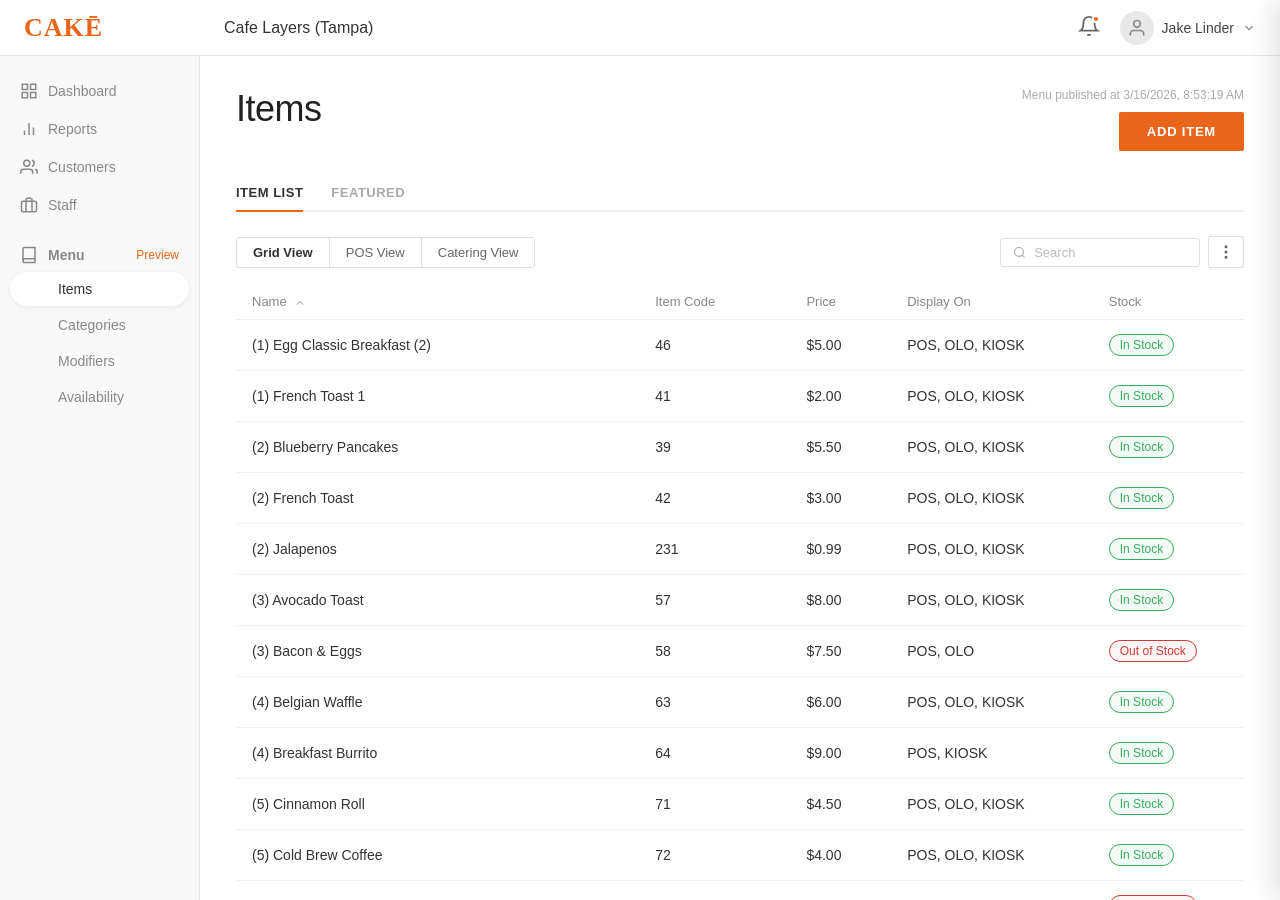
==== index.html @ 951dc994 "Move catering fields inline — show below 'Show This Item On' when CATERING checked - Remove separate" ====
<!DOCTYPE html>
<html lang="en">
<head>
  <meta charset="UTF-8" />
  <meta name="viewport" content="width=device-width, initial-scale=1.0" />
  <title>CAKE — Enterprise Menu System</title>
  <link rel="stylesheet" href="styles.css" />
</head>
<body>

  <!-- ── HEADER ────────────────────────────────────────────────── -->
  <header class="topbar">
    <div class="topbar-logo">
      <span class="cake-logo">CAK<span class="cake-logo-e">Ē</span></span>
    </div>
    <div class="topbar-location">Cafe Layers (Tampa)</div>
    <div class="topbar-right">
      <div class="topbar-bell">
        <svg width="22" height="22" viewBox="0 0 24 24" fill="none" stroke="#666" stroke-width="2"><path d="M18 8A6 6 0 0 0 6 8c0 7-3 9-3 9h18s-3-2-3-9"/><path d="M13.73 21a2 2 0 0 1-3.46 0"/></svg>
        <span class="bell-dot"></span>
      </div>
      <div class="topbar-user">
        <div class="user-avatar">
          <svg width="20" height="20" viewBox="0 0 24 24" fill="none" stroke="#888" stroke-width="2"><path d="M20 21v-2a4 4 0 0 0-4-4H8a4 4 0 0 0-4 4v2"/><circle cx="12" cy="7" r="4"/></svg>
        </div>
        <span class="user-name">Jake Linder</span>
        <svg width="14" height="14" viewBox="0 0 24 24" fill="none" stroke="#888" stroke-width="2"><polyline points="6 9 12 15 18 9"/></svg>
      </div>
    </div>
  </header>

  <!-- ── LAYOUT ─────────────────────────────────────────────────── -->
  <div class="layout">

    <!-- ── SIDEBAR ──────────────────────────────────────────────── -->
    <nav class="sidebar">
      <ul class="nav-list">
        <li class="nav-item" data-page="dashboard">
          <svg class="nav-icon" viewBox="0 0 24 24" fill="none" stroke="currentColor" stroke-width="2"><rect x="3" y="3" width="7" height="7"/><rect x="14" y="3" width="7" height="7"/><rect x="14" y="14" width="7" height="7"/><rect x="3" y="14" width="7" height="7"/></svg>
          Dashboard
        </li>
        <li class="nav-item" data-page="reports">
          <svg class="nav-icon" viewBox="0 0 24 24" fill="none" stroke="currentColor" stroke-width="2"><line x1="18" y1="20" x2="18" y2="10"/><line x1="12" y1="20" x2="12" y2="4"/><line x1="6" y1="20" x2="6" y2="14"/></svg>
          Reports
        </li>
        <li class="nav-item" data-page="customers">
          <svg class="nav-icon" viewBox="0 0 24 24" fill="none" stroke="currentColor" stroke-width="2"><path d="M17 21v-2a4 4 0 0 0-4-4H5a4 4 0 0 0-4 4v2"/><circle cx="9" cy="7" r="4"/><path d="M23 21v-2a4 4 0 0 0-3-3.87"/><path d="M16 3.13a4 4 0 0 1 0 7.75"/></svg>
          Customers
        </li>
        <li class="nav-item" data-page="staff">
          <svg class="nav-icon" viewBox="0 0 24 24" fill="none" stroke="currentColor" stroke-width="2"><rect x="2" y="7" width="20" height="14" rx="2"/><path d="M16 21V5a2 2 0 0 0-2-2h-4a2 2 0 0 0-2 2v16"/></svg>
          Staff
        </li>
        <li class="nav-section-header">
          <svg class="nav-icon" viewBox="0 0 24 24" fill="none" stroke="currentColor" stroke-width="2"><path d="M4 19.5A2.5 2.5 0 0 1 6.5 17H20"/><path d="M6.5 2H20v20H6.5A2.5 2.5 0 0 1 4 19.5v-15A2.5 2.5 0 0 1 6.5 2z"/></svg>
          Menu
          <span class="nav-preview-link" onclick="event.stopPropagation()">Preview</span>
        </li>
        <li class="nav-sub-item active" data-page="items">Items</li>
        <li class="nav-sub-item" data-page="categories">Categories</li>
        <li class="nav-sub-item" data-page="modifiers">Modifiers</li>
        <li class="nav-sub-item" data-page="availability">Availability</li>
      </ul>
    </nav>

    <!-- ── MAIN CONTENT ──────────────────────────────────────────── -->
    <main class="main-content">

      <!-- ITEMS PAGE -->
      <div id="page-items" class="page active">
        <div class="page-header-row">
          <h1 class="page-title">Items</h1>
          <div class="page-header-right">
            <span class="published-timestamp">Menu published at 3/16/2026, 8:53:19 AM</span>
            <button class="btn-primary noop">ADD ITEM</button>
          </div>
        </div>

        <div class="tab-bar">
          <button class="tab active" data-tab="item-list">ITEM LIST</button>
          <button class="tab noop" data-tab="featured">FEATURED</button>
        </div>

        <div class="toolbar">
          <div class="view-toggle">
            <button class="view-btn active" data-view="grid">Grid View</button>
            <button class="view-btn" data-view="pos">POS View</button>
            <button class="view-btn" data-view="catering">Catering View</button>
          </div>
          <div class="toolbar-right">
            <div class="search-box">
              <svg width="15" height="15" viewBox="0 0 24 24" fill="none" stroke="#aaa" stroke-width="2"><circle cx="11" cy="11" r="8"/><line x1="21" y1="21" x2="16.65" y2="16.65"/></svg>
              <input type="text" placeholder="Search" class="search-input noop" readonly />
            </div>
            <button class="btn-icon noop" title="More options">
              <svg width="18" height="18" viewBox="0 0 24 24" fill="none" stroke="#666" stroke-width="2"><circle cx="12" cy="5" r="1"/><circle cx="12" cy="12" r="1"/><circle cx="12" cy="19" r="1"/></svg>
            </button>
          </div>
        </div>

        <table class="data-table">
          <thead>
            <tr>
              <th class="col-name">
                Name
                <svg width="12" height="12" viewBox="0 0 24 24" fill="none" stroke="currentColor" stroke-width="2"><polyline points="18 15 12 9 6 15"/></svg>
              </th>
              <th class="col-code">Item Code</th>
              <th class="col-price">Price</th>
              <th class="col-display">Display On</th>
              <th class="col-stock">Stock</th>
            </tr>
          </thead>
          <tbody id="items-tbody">
            <!-- Populated by JS -->
          </tbody>
        </table>
      </div>

      <!-- CATEGORIES PAGE -->
      <div id="page-categories" class="page">
        <div class="page-header-row">
          <h1 class="page-title">Categories</h1>
          <div class="page-header-right">
            <span class="published-timestamp">Menu published at 3/16/2026, 8:53:19 AM</span>
            <button class="btn-primary noop">ADD CATEGORY</button>
          </div>
        </div>
        <div class="placeholder-content">
          <div class="placeholder-icon">
            <svg width="48" height="48" viewBox="0 0 24 24" fill="none" stroke="#ccc" stroke-width="1.5"><path d="M4 6h16M4 12h16M4 18h7"/></svg>
          </div>
          <p class="placeholder-text">Categories will appear here.</p>
        </div>
      </div>

      <!-- MODIFIERS PAGE -->
      <div id="page-modifiers" class="page">
        <div class="page-header-row">
          <h1 class="page-title">Modifiers</h1>
          <div class="page-header-right">
            <span class="published-timestamp">Menu published at 3/16/2026, 8:53:19 AM</span>
            <button class="btn-primary noop">ADD MODIFIER</button>
          </div>
        </div>
        <div class="placeholder-content">
          <div class="placeholder-icon">
            <svg width="48" height="48" viewBox="0 0 24 24" fill="none" stroke="#ccc" stroke-width="1.5"><circle cx="12" cy="12" r="3"/><path d="M19.07 4.93l-1.41 1.41M5.34 18.66l-1.41 1.41M2 12h2M20 12h2M5.34 5.34l1.41 1.41M18.66 18.66l1.41 1.41"/></svg>
          </div>
          <p class="placeholder-text">Modifiers will appear here.</p>
        </div>
      </div>

      <!-- AVAILABILITY PAGE -->
      <div id="page-availability" class="page">
        <div class="page-header-row">
          <h1 class="page-title">Availability</h1>
          <div class="page-header-right">
            <span class="published-timestamp">Menu published at 3/16/2026, 8:53:19 AM</span>
          </div>
        </div>
        <div class="placeholder-content">
          <div class="placeholder-icon">
            <svg width="48" height="48" viewBox="0 0 24 24" fill="none" stroke="#ccc" stroke-width="1.5"><rect x="3" y="4" width="18" height="18" rx="2"/><line x1="16" y1="2" x2="16" y2="6"/><line x1="8" y1="2" x2="8" y2="6"/><line x1="3" y1="10" x2="21" y2="10"/></svg>
          </div>
          <p class="placeholder-text">Availability schedules will appear here.</p>
        </div>
      </div>

      <!-- DASHBOARD PAGE -->
      <div id="page-dashboard" class="page">
        <div class="page-header-row">
          <h1 class="page-title">Dashboard</h1>
        </div>
        <div class="placeholder-content">
          <div class="placeholder-icon">
            <svg width="48" height="48" viewBox="0 0 24 24" fill="none" stroke="#ccc" stroke-width="1.5"><rect x="3" y="3" width="7" height="7"/><rect x="14" y="3" width="7" height="7"/><rect x="14" y="14" width="7" height="7"/><rect x="3" y="14" width="7" height="7"/></svg>
          </div>
          <p class="placeholder-text">Dashboard content will appear here.</p>
        </div>
      </div>

      <!-- REPORTS PAGE -->
      <div id="page-reports" class="page">
        <div class="page-header-row">
          <h1 class="page-title">Reports</h1>
        </div>
        <div class="placeholder-content">
          <div class="placeholder-icon">
            <svg width="48" height="48" viewBox="0 0 24 24" fill="none" stroke="#ccc" stroke-width="1.5"><line x1="18" y1="20" x2="18" y2="10"/><line x1="12" y1="20" x2="12" y2="4"/><line x1="6" y1="20" x2="6" y2="14"/></svg>
          </div>
          <p class="placeholder-text">Reports will appear here.</p>
        </div>
      </div>

      <!-- CUSTOMERS PAGE -->
      <div id="page-customers" class="page">
        <div class="page-header-row">
          <h1 class="page-title">Customers</h1>
        </div>
        <div class="placeholder-content">
          <div class="placeholder-icon">
            <svg width="48" height="48" viewBox="0 0 24 24" fill="none" stroke="#ccc" stroke-width="1.5"><path d="M17 21v-2a4 4 0 0 0-4-4H5a4 4 0 0 0-4 4v2"/><circle cx="9" cy="7" r="4"/><path d="M23 21v-2a4 4 0 0 0-3-3.87"/><path d="M16 3.13a4 4 0 0 1 0 7.75"/></svg>
          </div>
          <p class="placeholder-text">Customer data will appear here.</p>
        </div>
      </div>

      <!-- STAFF PAGE -->
      <div id="page-staff" class="page">
        <div class="page-header-row">
          <h1 class="page-title">Staff</h1>
        </div>
        <div class="placeholder-content">
          <div class="placeholder-icon">
            <svg width="48" height="48" viewBox="0 0 24 24" fill="none" stroke="#ccc" stroke-width="1.5"><rect x="2" y="7" width="20" height="14" rx="2"/><path d="M16 21V5a2 2 0 0 0-2-2h-4a2 2 0 0 0-2 2v16"/></svg>
          </div>
          <p class="placeholder-text">Staff management will appear here.</p>
        </div>
      </div>

    </main>
  </div>

  <!-- ── FLYOUT OVERLAY ──────────────────────────────────────────── -->
  <div id="flyout-overlay" class="flyout-overlay"></div>

  <!-- ── EDIT ITEM FLYOUT ─────────────────────────────────────────── -->
  <div id="edit-flyout" class="edit-flyout">

    <!-- Header -->
    <div class="flyout-header">
      <span class="flyout-title">Edit Item</span>
      <button class="flyout-close-btn" id="flyout-close-btn">
        <svg width="18" height="18" viewBox="0 0 24 24" fill="none" stroke="#fff" stroke-width="2.5"><line x1="18" y1="6" x2="6" y2="18"/><line x1="6" y1="6" x2="18" y2="18"/></svg>
      </button>
    </div>

    <!-- Tab Bar -->
    <div class="flyout-tab-bar">
      <button class="flyout-tab active" data-flyout-tab="details">DETAILS</button>
      <button class="flyout-tab" data-flyout-tab="stock">STOCK</button>
    </div>

    <!-- Scrollable Body -->
    <div class="flyout-body">

      <!-- ── DETAILS TAB ─────────────────────────────────────────── -->
      <div id="flyout-tab-details" class="flyout-tab-content active">

        <div class="flyout-field">
          <label class="flyout-label">ITEM NAME <span class="req">*</span></label>
          <input type="text" class="flyout-input" id="f-item-name" />
        </div>

        <div class="flyout-field">
          <textarea class="flyout-textarea" id="f-description" placeholder="Description"></textarea>
        </div>

        <div class="flyout-field">
          <label class="flyout-label">CATEGORY <span class="req">*</span></label>
          <select class="flyout-select" id="f-category">
            <option>Breakfast</option>
            <option>Beverages</option>
            <option>Lunch</option>
            <option>Sides</option>
            <option>Desserts</option>
          </select>
        </div>

        <div class="flyout-field">
          <label class="flyout-label">ONLINE ORDERING IMAGE</label>
          <div class="flyout-image-upload">
            <div class="flyout-image-thumb">
              <svg width="36" height="36" viewBox="0 0 24 24" fill="none" stroke="#ccc" stroke-width="1.5"><rect x="3" y="3" width="18" height="18" rx="2"/><circle cx="8.5" cy="8.5" r="1.5"/><polyline points="21 15 16 10 5 21"/></svg>
              <span class="flyout-image-placeholder">No image uploaded</span>
            </div>
            <button class="flyout-upload-btn">Upload Image</button>
          </div>
        </div>

        <div class="flyout-field-row">
          <div class="flyout-field" style="flex:1">
            <label class="flyout-label">PRICE <span class="req">*</span></label>
            <div class="flyout-input-prefix">
              <span class="flyout-prefix">$</span>
              <input type="number" class="flyout-input flyout-input-no-left" id="f-price" step="0.01" />
            </div>
          </div>
          <div class="flyout-field" style="flex:1">
            <label class="flyout-label">PRICE + TAX <span class="req">*</span></label>
            <div class="flyout-input-prefix">
              <span class="flyout-prefix">$</span>
              <input type="number" class="flyout-input flyout-input-no-left" id="f-price-tax" step="0.01" readonly style="background:#f9f9f9;color:#888" />
            </div>
          </div>
        </div>

        <div class="flyout-field">
          <label class="flyout-label">TAX</label>
          <select class="flyout-select" id="f-tax">
            <option>Group Tax (16%)</option>
            <option>No Tax (0%)</option>
            <option>Sales Tax (8%)</option>
          </select>
        </div>

        <div class="flyout-field">
          <label class="flyout-label">STATIONS</label>
          <div class="flyout-tags-input">
            <span class="flyout-tag">KITCHEN <button class="tag-remove">✕</button></span>
            <span class="flyout-tag">LABEL <button class="tag-remove">✕</button></span>
            <select class="flyout-tag-select">
              <option value="">+ Add Station</option>
              <option>BAR</option>
              <option>EXPO</option>
              <option>GRILL</option>
            </select>
          </div>
        </div>

        <div class="flyout-field">
          <label class="flyout-label">MODIFIERS <span class="flyout-tooltip">?</span></label>
          <table class="flyout-mod-table">
            <thead>
              <tr>
                <th>Name</th><th>Req</th><th>Min</th><th>Max</th>
                <th>POS</th><th>OLO</th><th>KSK</th><th></th><th></th>
              </tr>
            </thead>
            <tbody>
              <tr><td>Eggs Preparation</td><td><input type="checkbox" checked /></td><td><input type="number" class="flyout-mod-num" value="1"/></td><td><input type="number" class="flyout-mod-num" value="1"/></td><td><input type="checkbox" checked /></td><td><input type="checkbox" checked /></td><td><input type="checkbox" checked /></td><td><button class="mod-remove">✕</button></td><td class="mod-drag">≡</td></tr>
              <tr><td>(1) Egg Classic Breakfast Meat Options</td><td><input type="checkbox" /></td><td><input type="number" class="flyout-mod-num" value="0"/></td><td><input type="number" class="flyout-mod-num" value="3"/></td><td><input type="checkbox" checked /></td><td><input type="checkbox" /></td><td><input type="checkbox" checked /></td><td><button class="mod-remove">✕</button></td><td class="mod-drag">≡</td></tr>
              <tr><td>Breakfast Bread Options</td><td><input type="checkbox" /></td><td><input type="number" class="flyout-mod-num" value="0"/></td><td><input type="number" class="flyout-mod-num" value="2"/></td><td><input type="checkbox" checked /></td><td><input type="checkbox" checked /></td><td><input type="checkbox" /></td><td><button class="mod-remove">✕</button></td><td class="mod-drag">≡</td></tr>
              <tr><td>Spreads</td><td><input type="checkbox" /></td><td><input type="number" class="flyout-mod-num" value="0"/></td><td><input type="number" class="flyout-mod-num" value="4"/></td><td><input type="checkbox" checked /></td><td><input type="checkbox" checked /></td><td><input type="checkbox" checked /></td><td><button class="mod-remove">✕</button></td><td class="mod-drag">≡</td></tr>
              <tr><td>Hash Brown Options</td><td><input type="checkbox" /></td><td><input type="number" class="flyout-mod-num" value="0"/></td><td><input type="number" class="flyout-mod-num" value="2"/></td><td><input type="checkbox" checked /></td><td><input type="checkbox" /></td><td><input type="checkbox" checked /></td><td><button class="mod-remove">✕</button></td><td class="mod-drag">≡</td></tr>
            </tbody>
          </table>
          <div class="flyout-mod-add">
            <select class="flyout-select">
              <option value="">+ Modifier Group</option>
              <option>Meat Modifier</option>
              <option>Salad Additions</option>
              <option>Drink Size</option>
            </select>
          </div>
        </div>

        <div class="flyout-field">
          <label class="flyout-label">PREP TICKET NAME <span class="flyout-tooltip">?</span></label>
          <input type="text" class="flyout-input" id="f-prep-ticket" />
        </div>

        <div class="flyout-field">
          <label class="flyout-label">RECEIPT &amp; ONLINE NAME <span class="flyout-tooltip">?</span></label>
          <input type="text" class="flyout-input" id="f-receipt-name" />
        </div>

        <div class="flyout-field">
          <label class="flyout-label">ITEM COST</label>
          <div class="flyout-field-row" style="align-items:center;gap:12px;margin-bottom:0">
            <div class="flyout-input-prefix" style="flex:0 0 130px">
              <span class="flyout-prefix">$</span>
              <input type="number" class="flyout-input flyout-input-no-left" id="f-item-cost" step="0.01" placeholder="0.00" />
            </div>
            <span class="flyout-cost-pct">COST/PRICE % = 0.00%</span>
          </div>
        </div>

        <div class="flyout-field">
          <label class="flyout-label">SALES CATEGORY <span class="req">*</span> <span class="flyout-tooltip">?</span></label>
          <select class="flyout-select" id="f-sales-cat">
            <option>Food</option>
            <option>Beverage</option>
            <option>Merchandise</option>
          </select>
        </div>

        <div class="flyout-field">
          <label class="flyout-label">ITEM CODE <span class="req">*</span> <span class="flyout-tooltip">?</span></label>
          <input type="text" class="flyout-input" id="f-item-code" />
        </div>

        <div class="flyout-field">
          <label class="flyout-label">EXTERNAL ID <span class="flyout-tooltip">?</span></label>
          <input type="text" class="flyout-input" id="f-external-id" placeholder="External ID" />
        </div>

        <div class="flyout-field">
          <label class="flyout-label">CALORIES <span class="flyout-tooltip">?</span></label>
          <input type="number" class="flyout-input" id="f-calories" placeholder="0" />
        </div>

        <div class="flyout-field">
          <label class="flyout-label">ALLERGENS <span class="flyout-tooltip">?</span></label>
          <div class="flyout-tags-input">
            <span class="flyout-tag">DAIRY <button class="tag-remove">✕</button></span>
            <span class="flyout-tag">EGGS <button class="tag-remove">✕</button></span>
            <select class="flyout-tag-select">
              <option value="">+ Add Allergen</option>
              <option>GLUTEN</option>
              <option>NUTS</option>
              <option>SOY</option>
              <option>SHELLFISH</option>
            </select>
          </div>
        </div>

        <div class="flyout-field">
          <label class="flyout-label">FOOD LABEL <span class="flyout-tooltip">?</span></label>
          <div class="flyout-checklist">
            <label class="flyout-check"><input type="checkbox" /> Eat Well</label>
            <label class="flyout-check"><input type="checkbox" /> Gluten-Free</label>
            <label class="flyout-check"><input type="checkbox" /> Halal</label>
            <label class="flyout-check"><input type="checkbox" /> Keto</label>
            <label class="flyout-check"><input type="checkbox" /> Locally Sourced</label>
            <label class="flyout-check"><input type="checkbox" /> No-Wheat</label>
            <label class="flyout-check"><input type="checkbox" /> Spicy</label>
            <label class="flyout-check"><input type="checkbox" /> Vegan</label>
            <label class="flyout-check"><input type="checkbox" /> Vegetarian</label>
          </div>
        </div>

        <div class="flyout-field">
          <label class="flyout-label">SHOW THIS ITEM ON <span class="flyout-tooltip">?</span></label>
          <div class="flyout-checklist flyout-checklist-row">
            <label class="flyout-check"><input type="checkbox" id="f-show-pos" /> POS</label>
            <label class="flyout-check"><input type="checkbox" id="f-show-olo" /> OLO</label>
            <label class="flyout-check"><input type="checkbox" id="f-show-kiosk" /> KIOSK</label>
            <label class="flyout-check"><input type="checkbox" id="f-show-catering" /> CATERING</label>
          </div>
        </div>

        <!-- Catering-only fields — shown when CATERING is checked -->
        <div id="catering-fields-section" class="catering-fields-section" style="display:none">
          <div class="catering-fields-divider">
            <span>CATERING SETTINGS</span>
          </div>

          <div class="flyout-field">
            <label class="flyout-label">CATERING NAME</label>
            <input type="text" class="flyout-input" id="f-catering-name" placeholder="Display name for catering orders" />
          </div>

          <div class="flyout-field">
            <label class="flyout-label">CATERING TAX CATEGORY</label>
            <select class="flyout-select" id="f-catering-tax-category">
              <option value="">— Select —</option>
              <option>BAKERY_ITEMS</option>
              <option>CAKES_AND_PIES</option>
              <option>CANDY</option>
              <option>CHIPS_AND_SNACKS</option>
              <option>COFFEE_TEA_MILK</option>
              <option>DRESSINGS_AND_CONDIMENTS</option>
              <option>EXEMPT</option>
              <option>ICE_CREAM</option>
              <option>MISCELLANEOUS</option>
              <option>NON_SODA_DRINKS</option>
              <option>PREPARED_FOOD</option>
              <option>SANDWICHES</option>
              <option>SODA</option>
              <option>WATER</option>
            </select>
          </div>

          <div class="flyout-field">
            <label class="flyout-label">QUANTITY UNIT</label>
            <select class="flyout-select" id="f-catering-quantity-unit">
              <option value="">— Select —</option>
              <option>BAR</option>
              <option>BOTTLE</option>
              <option>BOWL</option>
              <option>BOX</option>
              <option>BUFFET</option>
              <option>CAKE</option>
              <option>CAN</option>
              <option>CARAFE</option>
              <option>DOZEN</option>
              <option>FOOT</option>
              <option>FULL_PAN</option>
              <option>GALLON</option>
              <option>HALF_GALLON</option>
              <option>HALF_PAN</option>
              <option>ITEM</option>
              <option>KIT</option>
              <option>LITER</option>
              <option>PACKAGE</option>
              <option>PAN</option>
              <option>PERSON</option>
              <option>PIE</option>
              <option>PIECE</option>
              <option>PINT</option>
              <option>PIZZA</option>
              <option>PLATTER</option>
              <option>POUND</option>
              <option>QUART</option>
              <option>ROLL</option>
              <option>SIX_PACK</option>
              <option>SKEWER</option>
              <option>SLIDER</option>
              <option>TACO</option>
              <option>TRAY</option>
              <option>TWELVE_PACK</option>
              <option>TWO_LITER</option>
            </select>
          </div>

          <div class="flyout-field">
            <label class="flyout-check" style="font-size:13px;font-weight:500">
              <input type="checkbox" id="f-catering-utensils" style="accent-color:#E8651A;width:14px;height:14px" />
              Utensils
            </label>
          </div>
        </div>

      </div><!-- /details -->

      <!-- ── STOCK TAB ───────────────────────────────────────────── -->
      <div id="flyout-tab-stock" class="flyout-tab-content">
        <div class="flyout-field">
          <label class="flyout-label">STOCK <span class="req">*</span></label>
          <select class="flyout-select flyout-stock-select" id="f-stock">
            <option value="in">In Stock</option>
            <option value="out">Out of Stock</option>
            <option value="limited">Limited</option>
          </select>
          <div class="flyout-stock-badge badge-in-stock" id="f-stock-badge">In Stock</div>
        </div>
      </div><!-- /stock -->

    </div><!-- /flyout-body -->

    <!-- Footer: Details -->
    <div class="flyout-footer" id="flyout-footer-details">
      <button class="flyout-btn-filled">SAVE</button>
      <button class="flyout-btn-filled">PUBLISH</button>
      <button class="flyout-btn-text flyout-cancel-btn">CANCEL</button>
      <button class="flyout-btn-text flyout-delete-btn">DELETE</button>
    </div>

    <!-- Footer: Stock -->
    <div class="flyout-footer" id="flyout-footer-stock" style="display:none">
      <button class="flyout-btn-filled">PUBLISH</button>
      <button class="flyout-btn-text flyout-cancel-btn">CANCEL</button>
    </div>

  </div><!-- /edit-flyout -->

  <div id="catering-flyout" class="edit-flyout" style="display:none!important">

    <div class="flyout-header">
      <span class="flyout-title">Edit Catering Item</span>
      <button class="flyout-close-btn" id="catering-flyout-close-btn">
        <svg width="18" height="18" viewBox="0 0 24 24" fill="none" stroke="#fff" stroke-width="2.5"><line x1="18" y1="6" x2="6" y2="18"/><line x1="6" y1="6" x2="18" y2="18"/></svg>
      </button>
    </div>

    <div class="flyout-tab-bar">
      <button class="catering-tab active" data-catering-tab="details">DETAILS</button>
      <button class="catering-tab" data-catering-tab="stock">STOCK</button>
    </div>

    <div class="flyout-body">

      <!-- DETAILS TAB -->
      <div id="catering-tab-details" class="flyout-tab-content active">

        <div class="flyout-field">
          <label class="flyout-label">ITEM NAME <span class="req">*</span></label>
          <input type="text" class="flyout-input" id="cf-item-name" />
        </div>

        <div class="flyout-field">
          <label class="flyout-label">CATERING NAME <span class="req">*</span></label>
          <input type="text" class="flyout-input" id="cf-catering-name" />
        </div>

        <div class="flyout-field">
          <label class="flyout-label">PRICE <span class="req">*</span></label>
          <div class="flyout-input-prefix">
            <span class="flyout-prefix">$</span>
            <input type="number" class="flyout-input flyout-input-no-left" id="cf-price" step="0.01" />
          </div>
        </div>

        <div class="flyout-field">
          <label class="flyout-label">CATERING TAX CATEGORY</label>
          <select class="flyout-select" id="cf-tax-category">
            <option value="">— Select —</option>
            <option>BAKERY_ITEMS</option>
            <option>CAKES_AND_PIES</option>
            <option>CANDY</option>
            <option>CHIPS_AND_SNACKS</option>
            <option>COFFEE_TEA_MILK</option>
            <option>DRESSINGS_AND_CONDIMENTS</option>
            <option>EXEMPT</option>
            <option>ICE_CREAM</option>
            <option>MISCELLANEOUS</option>
            <option>NON_SODA_DRINKS</option>
            <option>PREPARED_FOOD</option>
            <option>SANDWICHES</option>
            <option>SODA</option>
            <option>WATER</option>
          </select>
        </div>

        <div class="flyout-field">
          <label class="flyout-label">QUANTITY UNIT</label>
          <select class="flyout-select" id="cf-quantity-unit">
            <option value="">— Select —</option>
            <option>BAR</option>
            <option>BOTTLE</option>
            <option>BOWL</option>
            <option>BOX</option>
            <option>BUFFET</option>
            <option>CAKE</option>
            <option>CAN</option>
            <option>CARAFE</option>
            <option>DOZEN</option>
            <option>FOOT</option>
            <option>FULL_PAN</option>
            <option>GALLON</option>
            <option>HALF_GALLON</option>
            <option>HALF_PAN</option>
            <option>ITEM</option>
            <option>KIT</option>
            <option>LITER</option>
            <option>PACKAGE</option>
            <option>PAN</option>
            <option>PERSON</option>
            <option>PIE</option>
            <option>PIECE</option>
            <option>PINT</option>
            <option>PIZZA</option>
            <option>PLATTER</option>
            <option>POUND</option>
            <option>QUART</option>
            <option>ROLL</option>
            <option>SIX_PACK</option>
            <option>SKEWER</option>
            <option>SLIDER</option>
            <option>TACO</option>
            <option>TRAY</option>
            <option>TWELVE_PACK</option>
            <option>TWO_LITER</option>
          </select>
        </div>

        <div class="flyout-field">
          <label class="flyout-check" style="font-size:13px;font-weight:500">
            <input type="checkbox" id="cf-utensils" style="accent-color:#E8651A;width:14px;height:14px" />
            Utensils
          </label>
        </div>

      </div><!-- /details -->

      <!-- STOCK TAB -->
      <div id="catering-tab-stock" class="flyout-tab-content">
        <div class="flyout-field">
          <label class="flyout-label">STOCK <span class="req">*</span></label>
          <select class="flyout-select flyout-stock-select" id="cf-stock">
            <option value="in">In Stock</option>
            <option value="out">Out of Stock</option>
            <option value="limited">Limited</option>
          </select>
          <div class="flyout-stock-badge badge-in-stock" id="cf-stock-badge">In Stock</div>
        </div>
      </div><!-- /stock -->

    </div><!-- /flyout-body -->

    <div class="flyout-footer" id="catering-footer-details">
      <button class="flyout-btn-filled">SAVE</button>
      <button class="flyout-btn-text catering-cancel-btn">CANCEL</button>
    </div>

    <div class="flyout-footer" id="catering-footer-stock" style="display:none">
      <button class="flyout-btn-filled">PUBLISH</button>
      <button class="flyout-btn-text catering-cancel-btn">CANCEL</button>
    </div>

  </div><!-- /catering-flyout -->

  <script src="app.js"></script>
</body>
</html>
---- styles.css ----
/* ── RESET & BASE ────────────────────────────────────────────────── */
*, *::before, *::after { box-sizing: border-box; margin: 0; padding: 0; }

body {
  font-family: -apple-system, BlinkMacSystemFont, 'Segoe UI', Roboto, Helvetica, Arial, sans-serif;
  font-size: 14px;
  background: #f4f4f4;
  color: #333;
  height: 100vh;
  display: flex;
  flex-direction: column;
  overflow: hidden;
}

/* ── TOPBAR ──────────────────────────────────────────────────────── */
.topbar {
  height: 56px;
  background: #fff;
  border-bottom: 1px solid #e8e8e8;
  display: flex;
  align-items: center;
  padding: 0 24px;
  gap: 20px;
  flex-shrink: 0;
  z-index: 100;
}

.topbar-logo {
  width: 180px;
  flex-shrink: 0;
}

.cake-logo {
  font-size: 26px;
  font-weight: 900;
  color: #E8651A;
  letter-spacing: 1px;
  font-family: Georgia, serif;
  text-transform: uppercase;
  line-height: 1;
}

.cake-logo-e {
  /* The crossed E / Ē character in the screenshot */
}

.topbar-location {
  flex: 1;
  font-size: 16px;
  font-weight: 500;
  color: #333;
}

.topbar-right {
  display: flex;
  align-items: center;
  gap: 20px;
}

.topbar-bell {
  position: relative;
  cursor: default;
}

.bell-dot {
  position: absolute;
  top: 0;
  right: 0;
  width: 8px;
  height: 8px;
  background: #E8651A;
  border-radius: 50%;
  border: 2px solid #fff;
}

.topbar-user {
  display: flex;
  align-items: center;
  gap: 8px;
  cursor: default;
}

.user-avatar {
  width: 34px;
  height: 34px;
  background: #e8e8e8;
  border-radius: 50%;
  display: flex;
  align-items: center;
  justify-content: center;
}

.user-name {
  font-size: 14px;
  color: #444;
  font-weight: 500;
}

/* ── LAYOUT ──────────────────────────────────────────────────────── */
.layout {
  display: flex;
  flex: 1;
  overflow: hidden;
}

/* ── SIDEBAR ─────────────────────────────────────────────────────── */
.sidebar {
  width: 200px;
  flex-shrink: 0;
  background: #f9f9f9;
  border-right: 1px solid #e8e8e8;
  padding: 16px 0;
  overflow-y: auto;
}

.nav-list {
  list-style: none;
}

.nav-item {
  display: flex;
  align-items: center;
  gap: 10px;
  padding: 10px 20px;
  color: #888;
  font-size: 14px;
  font-weight: 500;
  cursor: pointer;
  transition: color 0.15s;
}

.nav-item:hover {
  color: #555;
}

.nav-item.active {
  color: #333;
}

.nav-icon {
  width: 18px;
  height: 18px;
  flex-shrink: 0;
}

.nav-section-header {
  display: flex;
  align-items: center;
  gap: 10px;
  padding: 14px 20px 6px;
  color: #888;
  font-size: 14px;
  font-weight: 600;
  cursor: pointer;
  margin-top: 8px;
}

.nav-section-header:hover {
  color: #555;
}

.nav-preview-link {
  margin-left: auto;
  color: #E8651A;
  font-size: 12px;
  font-weight: 500;
  cursor: pointer;
}

.nav-preview-link:hover {
  text-decoration: underline;
}

.nav-sub-item {
  padding: 9px 20px 9px 48px;
  color: #888;
  font-size: 14px;
  cursor: pointer;
  border-radius: 20px;
  margin: 2px 10px;
  transition: background 0.15s, color 0.15s;
}

.nav-sub-item:hover {
  color: #555;
  background: #efefef;
}

.nav-sub-item.active {
  background: #fff;
  color: #333;
  font-weight: 500;
  box-shadow: 0 1px 4px rgba(0,0,0,0.08);
}

/* ── MAIN CONTENT ────────────────────────────────────────────────── */
.main-content {
  flex: 1;
  overflow-y: auto;
  padding: 32px 36px;
  background: #fff;
}

/* ── PAGE ────────────────────────────────────────────────────────── */
.page { display: none; }
.page.active { display: block; }

.page-header-row {
  display: flex;
  align-items: flex-start;
  justify-content: space-between;
  margin-bottom: 24px;
}

.page-title {
  font-size: 36px;
  font-weight: 300;
  color: #222;
  letter-spacing: -0.5px;
}

.page-header-right {
  display: flex;
  flex-direction: column;
  align-items: flex-end;
  gap: 10px;
}

.published-timestamp {
  font-size: 12px;
  color: #aaa;
}

/* ── BUTTONS ─────────────────────────────────────────────────────── */
.btn-primary {
  background: #E8651A;
  color: #fff;
  border: none;
  padding: 12px 28px;
  font-size: 13px;
  font-weight: 700;
  letter-spacing: 0.8px;
  text-transform: uppercase;
  cursor: pointer;
  border-radius: 2px;
  transition: background 0.15s;
}

.btn-primary:hover {
  background: #d05a15;
}

.btn-icon {
  background: none;
  border: 1px solid #ddd;
  padding: 6px 8px;
  border-radius: 3px;
  cursor: pointer;
  display: flex;
  align-items: center;
  justify-content: center;
}

.btn-icon:hover {
  background: #f5f5f5;
}

/* noop = visually present but does nothing */
.noop { cursor: default; }
.btn-primary.noop:hover { background: #E8651A; }
.btn-icon.noop:hover { background: none; }

/* ── TABS ────────────────────────────────────────────────────────── */
.tab-bar {
  display: flex;
  gap: 28px;
  border-bottom: 2px solid #eee;
  margin-bottom: 24px;
}

.tab {
  background: none;
  border: none;
  padding: 10px 0;
  font-size: 13px;
  font-weight: 600;
  letter-spacing: 0.5px;
  color: #aaa;
  cursor: pointer;
  border-bottom: 2px solid transparent;
  margin-bottom: -2px;
  transition: color 0.15s;
}

.tab.active {
  color: #333;
  border-bottom-color: #E8651A;
}

.tab.noop { cursor: default; }

/* ── TOOLBAR ─────────────────────────────────────────────────────── */
.toolbar {
  display: flex;
  align-items: center;
  justify-content: space-between;
  margin-bottom: 16px;
}

.view-toggle {
  display: flex;
  border: 1px solid #ddd;
  border-radius: 3px;
  overflow: hidden;
}

.view-btn {
  background: #fff;
  border: none;
  padding: 7px 16px;
  font-size: 13px;
  color: #666;
  cursor: pointer;
  border-right: 1px solid #ddd;
  transition: background 0.1s;
}

.view-btn:last-child { border-right: none; }

.view-btn.active {
  background: #fff;
  color: #333;
  font-weight: 600;
}

.view-btn.noop { cursor: default; }

.toolbar-right {
  display: flex;
  align-items: center;
  gap: 8px;
}

.search-box {
  display: flex;
  align-items: center;
  gap: 8px;
  border: 1px solid #ddd;
  border-radius: 3px;
  padding: 6px 12px;
  background: #fff;
  width: 200px;
}

.search-input {
  border: none;
  outline: none;
  font-size: 13px;
  color: #888;
  background: transparent;
  width: 100%;
}

.search-input::placeholder { color: #bbb; }

/* ── TABLE ───────────────────────────────────────────────────────── */
.data-table {
  width: 100%;
  border-collapse: collapse;
}

.data-table thead th {
  padding: 10px 16px;
  text-align: left;
  font-size: 13px;
  font-weight: 500;
  color: #888;
  border-bottom: 1px solid #eee;
}

.data-table thead th svg {
  vertical-align: middle;
  margin-left: 4px;
}

.data-table tbody tr {
  border-bottom: 1px solid #f0f0f0;
  transition: background 0.1s;
}

.data-table tbody tr:hover {
  background: #fafafa;
}

.data-table tbody td {
  padding: 14px 16px;
  font-size: 14px;
  color: #333;
}

.col-name  { width: 40%; }
.col-code  { width: 15%; }
.col-price { width: 10%; }
.col-display { width: 20%; }
.col-stock { width: 15%; }

td.col-code,
td.col-price { color: #555; }

td.col-display { color: #777; }

/* ── STOCK BADGE ─────────────────────────────────────────────────── */
.badge {
  display: inline-block;
  padding: 3px 10px;
  border-radius: 12px;
  font-size: 12px;
  font-weight: 500;
}

.badge-in-stock {
  color: #3aab5e;
  border: 1px solid #3aab5e;
  background: #f2fbf5;
}

.badge-out-of-stock {
  color: #cc3b3b;
  border: 1px solid #cc3b3b;
  background: #fff5f5;
}

/* ── PLACEHOLDER PAGES ───────────────────────────────────────────── */
.placeholder-content {
  display: flex;
  flex-direction: column;
  align-items: center;
  justify-content: center;
  padding: 80px 0;
  gap: 16px;
}

.placeholder-text {
  color: #bbb;
  font-size: 15px;
}

/* ── FLYOUT OVERLAY ──────────────────────────────────────────────── */
.flyout-overlay {
  position: fixed;
  inset: 0;
  background: rgba(0,0,0,0.45);
  z-index: 200;
  opacity: 0;
  pointer-events: none;
  transition: opacity 0.25s;
}
.flyout-overlay.open {
  opacity: 1;
  pointer-events: all;
}

/* ── EDIT FLYOUT PANEL ───────────────────────────────────────────── */
.edit-flyout {
  position: fixed;
  top: 0;
  right: 0;
  width: 540px;
  height: 100vh;
  background: #fff;
  z-index: 201;
  display: flex;
  flex-direction: column;
  transform: translateX(100%);
  transition: transform 0.25s ease;
  box-shadow: -4px 0 28px rgba(0,0,0,0.14);
}
.edit-flyout.open {
  transform: translateX(0);
}

/* Header */
.flyout-header {
  background: #3a3a3a;
  height: 52px;
  padding: 0 20px;
  display: flex;
  align-items: center;
  justify-content: space-between;
  flex-shrink: 0;
}
.flyout-title {
  color: #fff;
  font-size: 15px;
  font-weight: 600;
  letter-spacing: 0.3px;
}
.flyout-close-btn {
  background: none;
  border: none;
  cursor: pointer;
  padding: 4px;
  display: flex;
  align-items: center;
  opacity: 0.75;
}
.flyout-close-btn:hover { opacity: 1; }

/* Tab bar */
.flyout-tab-bar {
  display: flex;
  border-bottom: 2px solid #eee;
  background: #fff;
  flex-shrink: 0;
  padding: 0 20px;
}
.flyout-tab {
  background: none;
  border: none;
  padding: 12px 16px;
  font-size: 12px;
  font-weight: 700;
  letter-spacing: 0.8px;
  color: #aaa;
  cursor: pointer;
  border-bottom: 2px solid transparent;
  margin-bottom: -2px;
  transition: color 0.15s;
}
.flyout-tab.active {
  color: #333;
  border-bottom-color: #E8651A;
}

/* Scrollable body */
.flyout-body {
  flex: 1;
  overflow-y: auto;
  padding: 20px;
}
.flyout-tab-content { display: none; }
.flyout-tab-content.active { display: block; }

/* Fields */
.flyout-field { margin-bottom: 18px; }
.flyout-field-row {
  display: flex;
  gap: 16px;
}
.flyout-label {
  display: block;
  font-size: 11px;
  font-weight: 700;
  letter-spacing: 0.8px;
  color: #666;
  text-transform: uppercase;
  margin-bottom: 6px;
}
.req { color: #E8651A; }
.flyout-tooltip {
  display: inline-flex;
  align-items: center;
  justify-content: center;
  width: 14px;
  height: 14px;
  background: #bbb;
  color: #fff;
  border-radius: 50%;
  font-size: 9px;
  font-weight: 700;
  cursor: default;
  vertical-align: middle;
}
.flyout-input {
  width: 100%;
  border: 1px solid #ddd;
  border-radius: 3px;
  padding: 8px 12px;
  font-size: 13px;
  color: #333;
  outline: none;
  transition: border-color 0.15s;
}
.flyout-input:focus { border-color: #E8651A; }
.flyout-textarea {
  width: 100%;
  border: 1px solid #ddd;
  border-radius: 3px;
  padding: 8px 12px;
  font-size: 13px;
  color: #333;
  resize: vertical;
  min-height: 72px;
  outline: none;
  font-family: inherit;
  transition: border-color 0.15s;
}
.flyout-textarea:focus { border-color: #E8651A; }
.flyout-select {
  width: 100%;
  border: 1px solid #ddd;
  border-radius: 3px;
  padding: 8px 12px;
  font-size: 13px;
  color: #333;
  background: #fff;
  outline: none;
}
.flyout-input-prefix {
  display: flex;
  align-items: center;
  border: 1px solid #ddd;
  border-radius: 3px;
  overflow: hidden;
}
.flyout-prefix {
  padding: 8px 10px;
  background: #f5f5f5;
  color: #888;
  font-size: 13px;
  border-right: 1px solid #ddd;
  flex-shrink: 0;
}
.flyout-input-no-left {
  border: none;
  border-radius: 0;
  flex: 1;
}
.flyout-input-no-left:focus { outline: none; }

/* Image upload */
.flyout-image-upload {
  border: 2px dashed #ddd;
  border-radius: 4px;
  padding: 20px;
  display: flex;
  flex-direction: column;
  align-items: center;
  gap: 12px;
}
.flyout-image-thumb {
  display: flex;
  flex-direction: column;
  align-items: center;
  gap: 6px;
}
.flyout-image-placeholder {
  font-size: 12px;
  color: #bbb;
}
.flyout-upload-btn {
  background: none;
  border: 1px solid #ddd;
  border-radius: 3px;
  padding: 6px 14px;
  font-size: 12px;
  color: #666;
  cursor: pointer;
}
.flyout-upload-btn:hover { background: #f5f5f5; }

/* Tags input */
.flyout-tags-input {
  display: flex;
  flex-wrap: wrap;
  gap: 6px;
  align-items: center;
  border: 1px solid #ddd;
  border-radius: 3px;
  padding: 6px 10px;
  min-height: 38px;
}
.flyout-tag {
  display: inline-flex;
  align-items: center;
  gap: 5px;
  background: #efefef;
  border-radius: 3px;
  padding: 3px 8px;
  font-size: 11px;
  font-weight: 700;
  letter-spacing: 0.4px;
  color: #444;
}
.tag-remove {
  background: none;
  border: none;
  font-size: 10px;
  color: #999;
  cursor: pointer;
  padding: 0;
  line-height: 1;
}
.tag-remove:hover { color: #E8651A; }
.flyout-tag-select {
  border: none;
  background: none;
  font-size: 12px;
  color: #E8651A;
  cursor: pointer;
  outline: none;
}

/* Modifiers table */
.flyout-mod-table {
  width: 100%;
  border-collapse: collapse;
}
.flyout-mod-table thead th {
  padding: 6px 4px;
  text-align: left;
  color: #999;
  font-size: 10px;
  font-weight: 700;
  letter-spacing: 0.5px;
  border-bottom: 1px solid #eee;
  white-space: nowrap;
}
.flyout-mod-table tbody td {
  padding: 8px 4px;
  color: #444;
  border-bottom: 1px solid #f5f5f5;
  font-size: 12px;
}
.flyout-mod-num {
  width: 38px;
  border: 1px solid #ddd;
  border-radius: 2px;
  padding: 3px 4px;
  font-size: 12px;
  text-align: center;
}
.mod-remove {
  background: none;
  border: none;
  color: #ccc;
  cursor: pointer;
  font-size: 12px;
  padding: 0 4px;
}
.mod-remove:hover { color: #cc3b3b; }
.mod-drag {
  color: #ccc;
  cursor: grab;
  font-size: 16px;
  letter-spacing: -3px;
}
.flyout-mod-add { margin-top: 8px; }

/* Cost/price */
.flyout-cost-pct {
  font-size: 12px;
  color: #888;
  white-space: nowrap;
}

/* Checklist */
.flyout-checklist {
  display: grid;
  grid-template-columns: 1fr 1fr;
  gap: 10px;
}
.flyout-checklist-row {
  grid-template-columns: repeat(3, auto);
  justify-content: start;
  gap: 20px;
}
.flyout-check {
  display: flex;
  align-items: center;
  gap: 7px;
  font-size: 13px;
  color: #444;
  cursor: pointer;
}
.flyout-check input[type="checkbox"] {
  accent-color: #E8651A;
  width: 14px;
  height: 14px;
}

/* Stock tab badge */
.flyout-stock-select { margin-bottom: 14px; }
.flyout-stock-badge {
  display: inline-block;
  padding: 5px 18px;
  border-radius: 20px;
  font-size: 13px;
  font-weight: 600;
  border: 2px solid;
}
.flyout-stock-badge.badge-in-stock {
  color: #3aab5e;
  border-color: #3aab5e;
  background: #f2fbf5;
}
.flyout-stock-badge.badge-out-of-stock {
  color: #cc3b3b;
  border-color: #cc3b3b;
  background: #fff5f5;
}
.flyout-stock-badge.badge-limited {
  color: #c07a00;
  border-color: #c07a00;
  background: #fffbf0;
}

/* Footer */
.flyout-footer {
  border-top: 1px solid #eee;
  padding: 14px 20px;
  display: flex;
  align-items: center;
  gap: 4px;
  flex-shrink: 0;
  background: #fff;
}
.flyout-btn-filled {
  background: #E8651A;
  color: #fff;
  border: none;
  padding: 10px 22px;
  font-size: 12px;
  font-weight: 700;
  letter-spacing: 0.8px;
  text-transform: uppercase;
  border-radius: 2px;
  cursor: pointer;
  transition: background 0.15s;
}
.flyout-btn-filled:hover { background: #d05a15; }
.flyout-btn-text {
  background: none;
  border: none;
  color: #E8651A;
  font-size: 12px;
  font-weight: 700;
  letter-spacing: 0.8px;
  text-transform: uppercase;
  cursor: pointer;
  padding: 10px 12px;
}
.flyout-btn-text:hover { text-decoration: underline; }

/* Row clickable cursor */
.data-table tbody tr { cursor: pointer; }
.data-table tbody tr:hover { background: #fdf5f0; }

/* Catering inline fields section */
.catering-fields-section {
  margin-top: 4px;
  border-top: 2px solid #E8651A;
  padding-top: 4px;
}
.catering-fields-divider {
  display: flex;
  align-items: center;
  gap: 8px;
  margin-bottom: 12px;
  padding: 8px 0 4px;
}
.catering-fields-divider span {
  font-size: 11px;
  font-weight: 700;
  letter-spacing: 0.8px;
  color: #E8651A;
  white-space: nowrap;
}
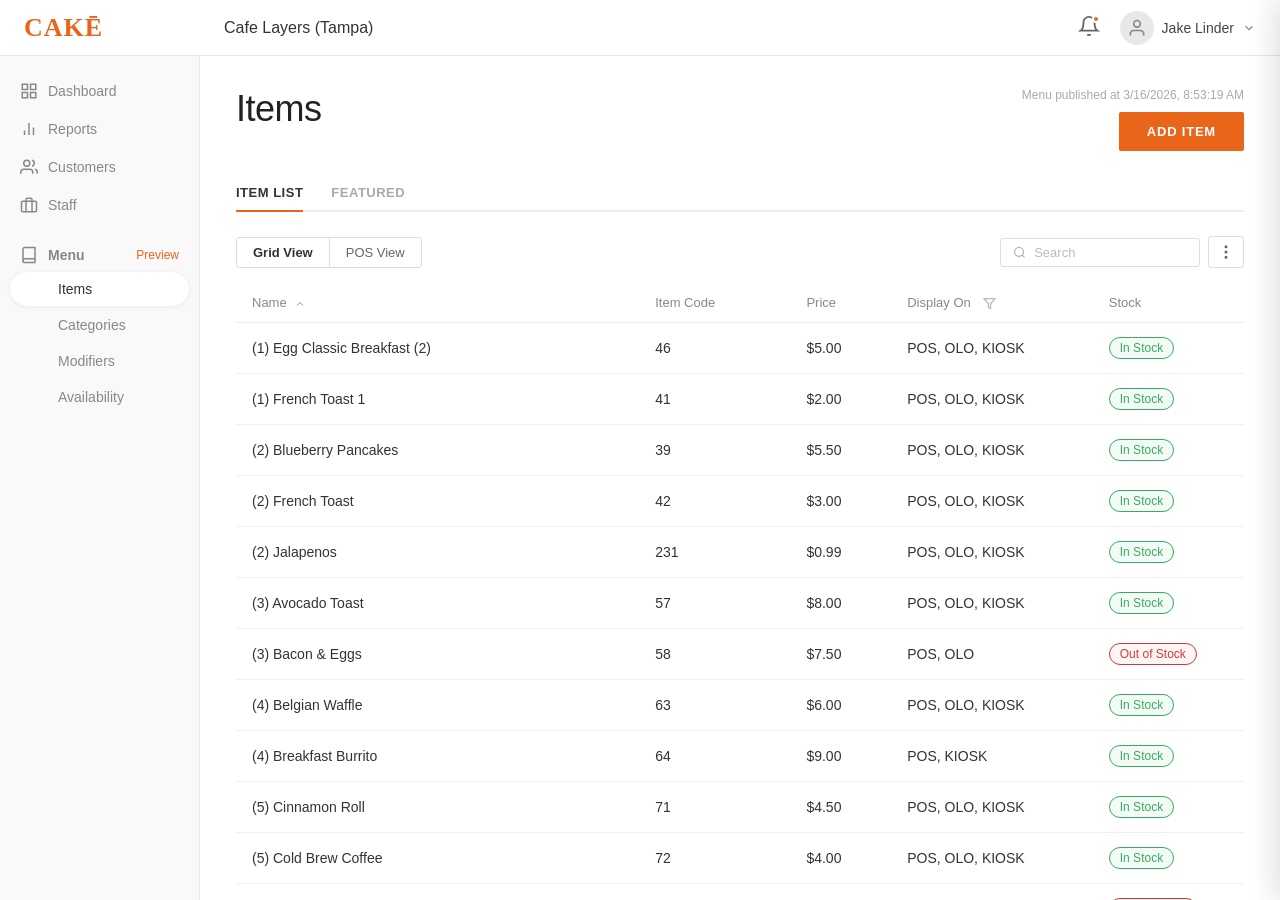
==== commit 0d163026: "Serve v4 menu UI as the default index; redirect catering-v4.html to / Made-with: Cursor" ====
--- a/index.html
+++ b/index.html
@@ -5,6 +5,75 @@
   <meta name="viewport" content="width=device-width, initial-scale=1.0" />
   <title>CAKE — Enterprise Menu System</title>
   <link rel="stylesheet" href="styles.css" />
+  <style>
+    .flyout-help-text {
+      font-size: 11px;
+      color: #999;
+      margin: 3px 0 0 0;
+      line-height: 1.4;
+    }
+    .col-display-header {
+      display: flex;
+      align-items: center;
+      gap: 5px;
+    }
+    .display-filter-wrap {
+      position: relative;
+      display: inline-flex;
+    }
+    .display-filter-btn {
+      background: none;
+      border: none;
+      padding: 2px 3px;
+      cursor: pointer;
+      color: #bbb;
+      border-radius: 3px;
+      line-height: 1;
+      transition: color 0.15s;
+    }
+    .display-filter-btn:hover,
+    .display-filter-btn.active {
+      color: #E8651A;
+    }
+    .display-filter-dropdown {
+      display: none;
+      position: absolute;
+      top: calc(100% + 6px);
+      left: 50%;
+      transform: translateX(-50%);
+      background: #fff;
+      border: 1px solid #e0e0e0;
+      border-radius: 6px;
+      box-shadow: 0 4px 16px rgba(0,0,0,0.1);
+      padding: 6px 4px;
+      min-width: 130px;
+      z-index: 200;
+    }
+    .display-filter-dropdown.open {
+      display: block;
+    }
+    .display-filter-option {
+      display: flex;
+      align-items: center;
+      gap: 7px;
+      padding: 5px 10px;
+      font-size: 11px;
+      font-weight: 600;
+      letter-spacing: .04em;
+      color: #555;
+      cursor: pointer;
+      border-radius: 4px;
+      white-space: nowrap;
+    }
+    .display-filter-option:hover {
+      background: #fdf5f0;
+      color: #E8651A;
+    }
+    .display-filter-option input {
+      accent-color: #E8651A;
+      cursor: pointer;
+    }
+  </style>
 </head>
 <body>
 
@@ -85,7 +154,6 @@
           <div class="view-toggle">
             <button class="view-btn active" data-view="grid">Grid View</button>
             <button class="view-btn" data-view="pos">POS View</button>
-            <button class="view-btn" data-view="catering">Catering View</button>
           </div>
           <div class="toolbar-right">
             <div class="search-box">
@@ -107,7 +175,22 @@
               </th>
               <th class="col-code">Item Code</th>
               <th class="col-price">Price</th>
-              <th class="col-display">Display On</th>
+              <th class="col-display">
+                <div class="col-display-header">
+                  Display On
+                  <div class="display-filter-wrap" id="display-filter-wrap">
+                    <button class="display-filter-btn" id="display-filter-btn" title="Filter by channel">
+                      <svg width="13" height="13" viewBox="0 0 24 24" fill="none" stroke="currentColor" stroke-width="2.5"><polygon points="22 3 2 3 10 12.46 10 19 14 21 14 12.46 22 3"/></svg>
+                    </button>
+                    <div class="display-filter-dropdown" id="display-filter-dropdown">
+                      <label class="display-filter-option"><input type="checkbox" value="pos" /> POS</label>
+                      <label class="display-filter-option"><input type="checkbox" value="olo" /> OLO</label>
+                      <label class="display-filter-option"><input type="checkbox" value="kiosk" /> KIOSK</label>
+                      <label class="display-filter-option"><input type="checkbox" value="catering" /> CATERING</label>
+                    </div>
+                  </div>
+                </div>
+              </th>
               <th class="col-stock">Stock</th>
             </tr>
           </thead>
@@ -325,15 +408,15 @@
             <thead>
               <tr>
                 <th>Name</th><th>Req</th><th>Min</th><th>Max</th>
-                <th>POS</th><th>OLO</th><th>KSK</th><th></th><th></th>
+                <th>POS</th><th>OLO</th><th>KSK</th><th>CAT</th><th></th><th></th>
               </tr>
             </thead>
             <tbody>
-              <tr><td>Eggs Preparation</td><td><input type="checkbox" checked /></td><td><input type="number" class="flyout-mod-num" value="1"/></td><td><input type="number" class="flyout-mod-num" value="1"/></td><td><input type="checkbox" checked /></td><td><input type="checkbox" checked /></td><td><input type="checkbox" checked /></td><td><button class="mod-remove">✕</button></td><td class="mod-drag">≡</td></tr>
-              <tr><td>(1) Egg Classic Breakfast Meat Options</td><td><input type="checkbox" /></td><td><input type="number" class="flyout-mod-num" value="0"/></td><td><input type="number" class="flyout-mod-num" value="3"/></td><td><input type="checkbox" checked /></td><td><input type="checkbox" /></td><td><input type="checkbox" checked /></td><td><button class="mod-remove">✕</button></td><td class="mod-drag">≡</td></tr>
-              <tr><td>Breakfast Bread Options</td><td><input type="checkbox" /></td><td><input type="number" class="flyout-mod-num" value="0"/></td><td><input type="number" class="flyout-mod-num" value="2"/></td><td><input type="checkbox" checked /></td><td><input type="checkbox" checked /></td><td><input type="checkbox" /></td><td><button class="mod-remove">✕</button></td><td class="mod-drag">≡</td></tr>
-              <tr><td>Spreads</td><td><input type="checkbox" /></td><td><input type="number" class="flyout-mod-num" value="0"/></td><td><input type="number" class="flyout-mod-num" value="4"/></td><td><input type="checkbox" checked /></td><td><input type="checkbox" checked /></td><td><input type="checkbox" checked /></td><td><button class="mod-remove">✕</button></td><td class="mod-drag">≡</td></tr>
-              <tr><td>Hash Brown Options</td><td><input type="checkbox" /></td><td><input type="number" class="flyout-mod-num" value="0"/></td><td><input type="number" class="flyout-mod-num" value="2"/></td><td><input type="checkbox" checked /></td><td><input type="checkbox" /></td><td><input type="checkbox" checked /></td><td><button class="mod-remove">✕</button></td><td class="mod-drag">≡</td></tr>
+              <tr><td>Eggs Preparation</td><td><input type="checkbox" checked /></td><td><input type="number" class="flyout-mod-num" value="1"/></td><td><input type="number" class="flyout-mod-num" value="1"/></td><td><input type="checkbox" checked /></td><td><input type="checkbox" checked /></td><td><input type="checkbox" checked /></td><td><input type="checkbox" checked /></td><td><button class="mod-remove">✕</button></td><td class="mod-drag">≡</td></tr>
+              <tr><td>(1) Egg Classic Breakfast Meat Options</td><td><input type="checkbox" /></td><td><input type="number" class="flyout-mod-num" value="0"/></td><td><input type="number" class="flyout-mod-num" value="3"/></td><td><input type="checkbox" checked /></td><td><input type="checkbox" /></td><td><input type="checkbox" checked /></td><td><input type="checkbox" checked /></td><td><button class="mod-remove">✕</button></td><td class="mod-drag">≡</td></tr>
+              <tr><td>Breakfast Bread Options</td><td><input type="checkbox" /></td><td><input type="number" class="flyout-mod-num" value="0"/></td><td><input type="number" class="flyout-mod-num" value="2"/></td><td><input type="checkbox" checked /></td><td><input type="checkbox" checked /></td><td><input type="checkbox" /></td><td><input type="checkbox" /></td><td><button class="mod-remove">✕</button></td><td class="mod-drag">≡</td></tr>
+              <tr><td>Spreads</td><td><input type="checkbox" /></td><td><input type="number" class="flyout-mod-num" value="0"/></td><td><input type="number" class="flyout-mod-num" value="4"/></td><td><input type="checkbox" checked /></td><td><input type="checkbox" checked /></td><td><input type="checkbox" checked /></td><td><input type="checkbox" checked /></td><td><button class="mod-remove">✕</button></td><td class="mod-drag">≡</td></tr>
+              <tr><td>Hash Brown Options</td><td><input type="checkbox" /></td><td><input type="number" class="flyout-mod-num" value="0"/></td><td><input type="number" class="flyout-mod-num" value="2"/></td><td><input type="checkbox" checked /></td><td><input type="checkbox" /></td><td><input type="checkbox" checked /></td><td><input type="checkbox" /></td><td><button class="mod-remove">✕</button></td><td class="mod-drag">≡</td></tr>
             </tbody>
           </table>
           <div class="flyout-mod-add">
@@ -434,83 +517,92 @@
         <!-- Catering-only fields — shown when CATERING is checked -->
         <div id="catering-fields-section" class="catering-fields-section" style="display:none">
           <div class="catering-fields-divider">
-            <span>CATERING SETTINGS</span>
-          </div>
-
+            <span>CATERING PROPERTIES (ezCater)</span>
+          </div>
+          <p style="font-size:11px;color:#888;margin:0 0 12px 0;padding:0 2px;line-height:1.4">These fields are sent to ezCater when this item is published to the catering marketplace.</p>
+
+          <!-- Catering Name -->
           <div class="flyout-field">
             <label class="flyout-label">CATERING NAME</label>
             <input type="text" class="flyout-input" id="f-catering-name" placeholder="Display name for catering orders" />
           </div>
 
+          <!-- Tax Category -->
           <div class="flyout-field">
-            <label class="flyout-label">CATERING TAX CATEGORY</label>
+            <label class="flyout-label">TAX CATEGORY</label>
             <select class="flyout-select" id="f-catering-tax-category">
               <option value="">— Select —</option>
-              <option>BAKERY_ITEMS</option>
-              <option>CAKES_AND_PIES</option>
-              <option>CANDY</option>
-              <option>CHIPS_AND_SNACKS</option>
-              <option>COFFEE_TEA_MILK</option>
-              <option>DRESSINGS_AND_CONDIMENTS</option>
-              <option>EXEMPT</option>
-              <option>ICE_CREAM</option>
-              <option>MISCELLANEOUS</option>
-              <option>NON_SODA_DRINKS</option>
               <option>PREPARED_FOOD</option>
               <option>SANDWICHES</option>
+              <option>NON_SODA_DRINKS</option>
+              <option>COFFEE_TEA_MILK</option>
+              <option>WATER</option>
+              <option>BAKERY_ITEMS</option>
+              <option>CANDY</option>
               <option>SODA</option>
-              <option>WATER</option>
             </select>
-          </div>
-
+            <p class="flyout-help-text">Classification for tax purposes. Actual tax rates are configured in the ezCater portal.</p>
+          </div>
+
+          <!-- Item Type Tags -->
           <div class="flyout-field">
+            <label class="flyout-label">ITEM TYPE TAGS</label>
+            <div class="flyout-checklist flyout-checklist-row">
+              <label class="flyout-check"><input type="radio" name="f-catering-item-type-tag" value="DRINKS" style="accent-color:#E8651A" /> DRINKS</label>
+              <label class="flyout-check"><input type="radio" name="f-catering-item-type-tag" value="UTENSILS" style="accent-color:#E8651A" /> UTENSILS</label>
+              <label class="flyout-check"><input type="radio" name="f-catering-item-type-tag" value="DESSERT" style="accent-color:#E8651A" /> DESSERT</label>
+              <label class="flyout-check"><input type="radio" name="f-catering-item-type-tag" value="ICE" style="accent-color:#E8651A" /> ICE</label>
+            </div>
+            <p class="flyout-help-text">Signals to ezCater what type of item this is, so it can suggest it as an upsell if that category is not yet present in the customer's order.</p>
+          </div>
+
+          <!-- Quantity Unit -->
+          <div class="flyout-field" style="background:#fffbf0;border:1.5px solid #f5c842;border-radius:6px;padding:10px 12px;margin-left:-12px;margin-right:-12px">
             <label class="flyout-label">QUANTITY UNIT</label>
             <select class="flyout-select" id="f-catering-quantity-unit">
               <option value="">— Select —</option>
-              <option>BAR</option>
-              <option>BOTTLE</option>
-              <option>BOWL</option>
-              <option>BOX</option>
-              <option>BUFFET</option>
-              <option>CAKE</option>
-              <option>CAN</option>
-              <option>CARAFE</option>
-              <option>DOZEN</option>
-              <option>FOOT</option>
-              <option>FULL_PAN</option>
-              <option>GALLON</option>
-              <option>HALF_GALLON</option>
-              <option>HALF_PAN</option>
-              <option>ITEM</option>
-              <option>KIT</option>
-              <option>LITER</option>
-              <option>PACKAGE</option>
-              <option>PAN</option>
-              <option>PERSON</option>
-              <option>PIE</option>
-              <option>PIECE</option>
-              <option>PINT</option>
-              <option>PIZZA</option>
-              <option>PLATTER</option>
-              <option>POUND</option>
-              <option>QUART</option>
-              <option>ROLL</option>
-              <option>SIX_PACK</option>
-              <option>SKEWER</option>
-              <option>SLIDER</option>
               <option>TACO</option>
               <option>TRAY</option>
-              <option>TWELVE_PACK</option>
-              <option>TWO_LITER</option>
+              <option>HALF_GALLON</option>
+              <option>PIECE</option>
+              <option>BOX</option>
+              <option>BAG</option>
+              <option>DOZEN</option>
+              <option>PLATTER</option>
             </select>
-          </div>
-
-          <div class="flyout-field">
-            <label class="flyout-check" style="font-size:13px;font-weight:500">
-              <input type="checkbox" id="f-catering-utensils" style="accent-color:#E8651A;width:14px;height:14px" />
-              Utensils
-            </label>
-          </div>
+            <p class="flyout-help-text">Defines the unit label for a single quantity of this item (e.g., "Tray", "Box").</p>
+          </div>
+
+          <!-- Individual Wrap Status -->
+          <div class="flyout-field" style="background:#fffbf0;border:1.5px solid #f5c842;border-radius:6px;padding:10px 12px;margin-left:-12px;margin-right:-12px">
+            <label class="flyout-label">INDIVIDUAL WRAP STATUS</label>
+            <select class="flyout-select" id="f-catering-wrap-status">
+              <option value="">— Select —</option>
+              <option>NIL</option>
+              <option>NEVER</option>
+              <option>POSSIBLE</option>
+              <option>WRAP</option>
+            </select>
+            <p class="flyout-help-text">Indicates whether this item can be individually wrapped. Set to WRAP for single-serve items like boxed lunches.</p>
+          </div>
+
+          <!-- Serves (single size only) -->
+          <div class="flyout-field" style="margin-bottom:0">
+            <label class="flyout-label">SERVES</label>
+            <div style="display:flex;align-items:center;gap:8px">
+              <span style="font-size:12px;color:#888;white-space:nowrap;font-weight:500">Serves</span>
+              <input type="number" class="flyout-input" id="f-serves-simple" min="1" step="1" placeholder="e.g. 10" style="width:90px" />
+              <span style="font-size:12px;color:#aaa;white-space:nowrap">people</span>
+            </div>
+            <p class="flyout-help-text">For multiple size options (e.g. Half Tray, Full Tray), create each size as a separate item.</p>
+          </div>
+
+          <!-- Footnote -->
+          <p style="font-size:11px;color:#aaa;margin:12px 0 0 0;font-style:italic;line-height:1.4">Note: Choice-level tags (ChoiceTypeTags) apply on individual modifier choices, not at the item level.</p>
+
+          <!-- Hidden stub so app.js doesn't throw on f-catering-utensils -->
+          <input type="checkbox" id="f-catering-utensils" style="display:none" />
+
         </div>
 
       </div><!-- /details -->
@@ -683,5 +775,91 @@
   </div><!-- /catering-flyout -->
 
   <script src="app.js"></script>
+  <script>
+    // ── FILTER BAR ─────────────────────────────────────────────────────
+    const activeFilters = new Set();
+
+    // Override renderItems to respect activeFilters instead of currentView
+    renderItems = function() {
+      const tbody = document.getElementById('items-tbody');
+
+      const list = activeFilters.size === 0
+        ? ITEMS
+        : ITEMS.filter(item => [...activeFilters].some(ch => item[ch]));
+
+      if (list.length === 0) {
+        tbody.innerHTML = `
+          <tr>
+            <td colspan="5" style="text-align:center;padding:48px 0;color:#bbb;font-size:14px">
+              No items match the selected filters.
+            </td>
+          </tr>`;
+        return;
+      }
+
+      tbody.innerHTML = list.map(item => {
+        const realIndex = ITEMS.indexOf(item);
+        return `
+          <tr data-item-index="${realIndex}">
+            <td class="col-name">${item.name}</td>
+            <td class="col-code">${item.code}</td>
+            <td class="col-price">${item.price}</td>
+            <td class="col-display">${getDisplayString(item)}</td>
+            <td class="col-stock">
+              <span class="badge ${item.inStock ? 'badge-in-stock' : 'badge-out-of-stock'}">
+                ${item.inStock ? 'In Stock' : 'Out of Stock'}
+              </span>
+            </td>
+          </tr>`;
+      }).join('');
+
+      tbody.querySelectorAll('tr[data-item-index]').forEach(row => {
+        row.addEventListener('click', () => {
+          const idx = parseInt(row.dataset.itemIndex, 10);
+          if (isNaN(idx)) return;
+          openFlyout(idx);
+        });
+      });
+    };
+
+    // Filter dropdown toggle
+    const filterBtn      = document.getElementById('display-filter-btn');
+    const filterDropdown = document.getElementById('display-filter-dropdown');
+
+    filterBtn.addEventListener('click', e => {
+      e.stopPropagation();
+      filterDropdown.classList.toggle('open');
+      filterBtn.classList.toggle('active', filterDropdown.classList.contains('open'));
+    });
+
+    document.addEventListener('click', () => {
+      filterDropdown.classList.remove('open');
+      filterBtn.classList.toggle('active', activeFilters.size > 0);
+    });
+
+    filterDropdown.addEventListener('click', e => e.stopPropagation());
+
+    filterDropdown.querySelectorAll('input[type=checkbox]').forEach(cb => {
+      cb.addEventListener('change', () => {
+        if (cb.checked) activeFilters.add(cb.value);
+        else activeFilters.delete(cb.value);
+        filterBtn.classList.toggle('active', activeFilters.size > 0);
+        renderItems();
+      });
+    });
+
+    // Re-render now that the override is in place
+    renderItems();
+
+    // ── SAMPLE DATA OVERRIDE — separate items per size (Option C) ──────
+    ITEMS.push(
+      { name: 'Butter Chicken — Half Tray',   code: 201, price: '$30.00', pos: false, olo: false, kiosk: false, inStock: true,  catering: true,  cateringName: 'Butter Chicken Half Tray',   cateringTaxCategory: 'PREPARED_FOOD', quantityUnit: 'HALF_PAN', utensils: false },
+      { name: 'Butter Chicken — Full Tray',   code: 202, price: '$55.00', pos: false, olo: false, kiosk: false, inStock: true,  catering: true,  cateringName: 'Butter Chicken Full Tray',   cateringTaxCategory: 'PREPARED_FOOD', quantityUnit: 'PAN',      utensils: false },
+      { name: 'Butter Chicken — Double Tray', code: 203, price: '$100.00',pos: false, olo: false, kiosk: false, inStock: true,  catering: true,  cateringName: 'Butter Chicken Double Tray', cateringTaxCategory: 'PREPARED_FOOD', quantityUnit: 'PAN',      utensils: false },
+      { name: 'Caesar Salad — Half Tray',     code: 204, price: '$25.00', pos: false, olo: false, kiosk: false, inStock: true,  catering: true,  cateringName: 'Caesar Salad Half Tray',     cateringTaxCategory: 'PREPARED_FOOD', quantityUnit: 'HALF_PAN', utensils: false },
+      { name: 'Caesar Salad — Full Tray',     code: 205, price: '$45.00', pos: false, olo: false, kiosk: false, inStock: true,  catering: true,  cateringName: 'Caesar Salad Full Tray',     cateringTaxCategory: 'PREPARED_FOOD', quantityUnit: 'PAN',      utensils: false }
+    );
+    renderItems();
+  </script>
 </body>
 </html>
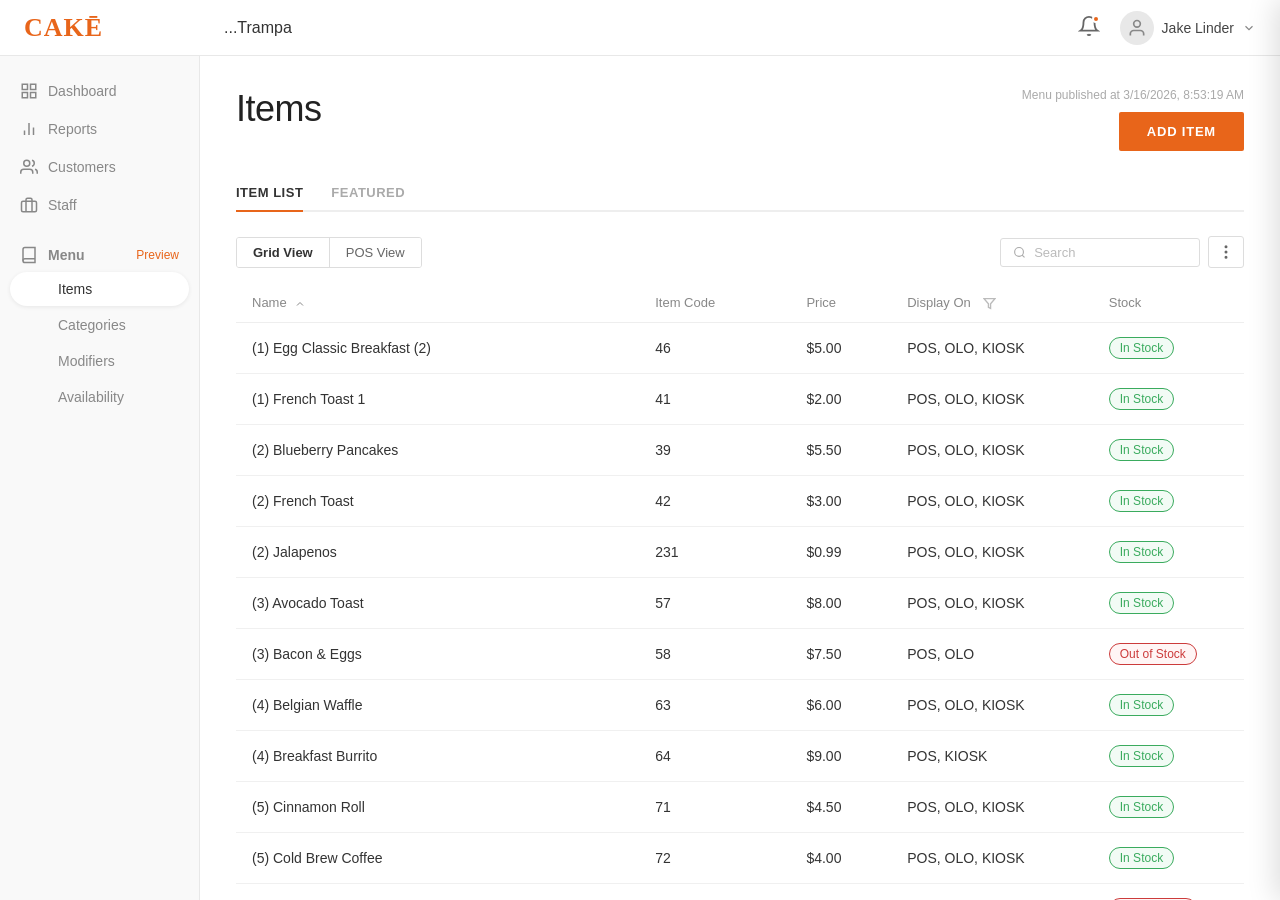
==== commit eca4f651: "Update topbar location label across HTML prototypes Made-with: Cursor" ====
--- a/index.html
+++ b/index.html
@@ -82,7 +82,7 @@
     <div class="topbar-logo">
       <span class="cake-logo">CAK<span class="cake-logo-e">Ē</span></span>
     </div>
-    <div class="topbar-location">Cafe Layers (Tampa)</div>
+    <div class="topbar-location">...Trampa</div>
     <div class="topbar-right">
       <div class="topbar-bell">
         <svg width="22" height="22" viewBox="0 0 24 24" fill="none" stroke="#666" stroke-width="2"><path d="M18 8A6 6 0 0 0 6 8c0 7-3 9-3 9h18s-3-2-3-9"/><path d="M13.73 21a2 2 0 0 1-3.46 0"/></svg>
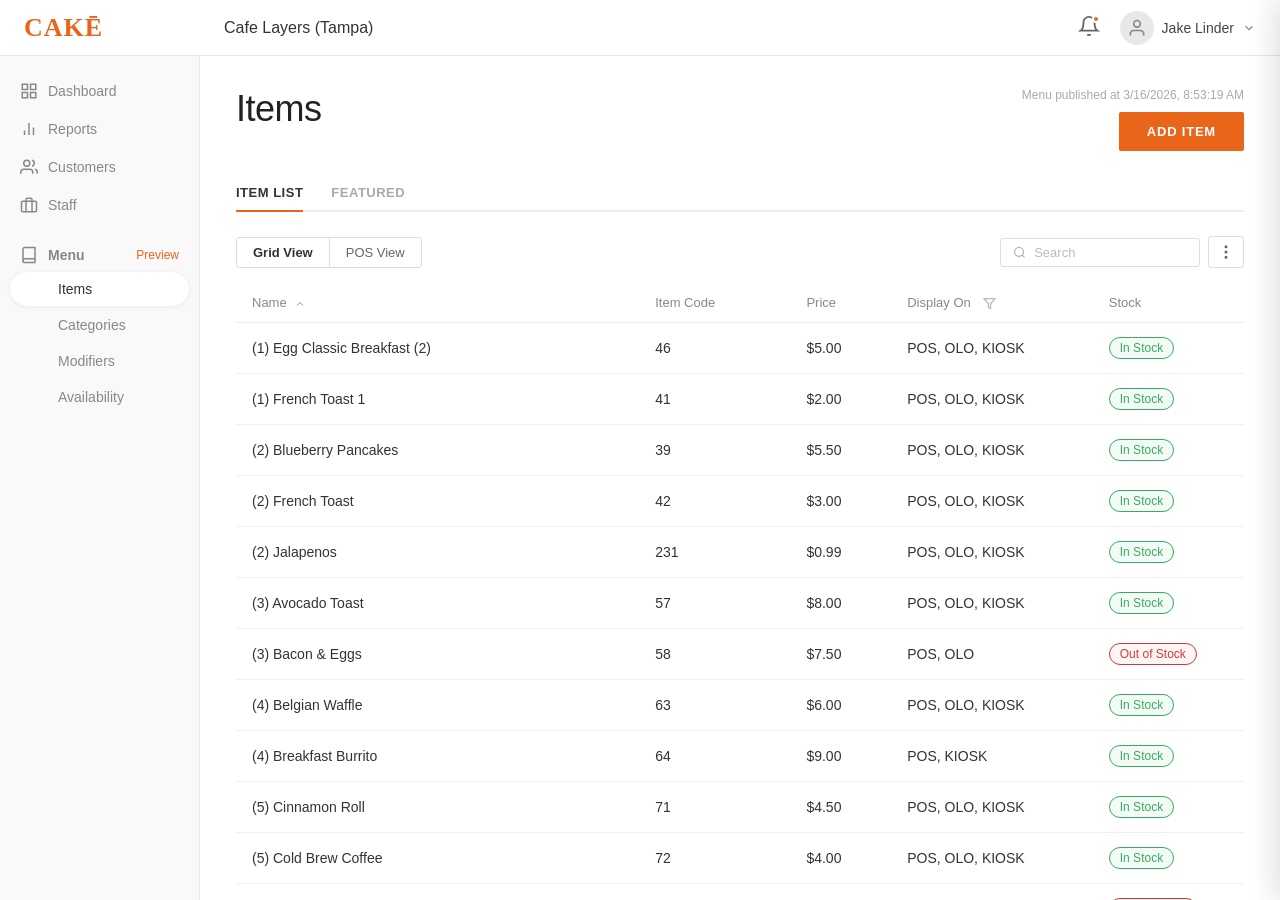
==== commit bf157611: "Restore topbar location to Cafe Layers (Tampa) Made-with: Cursor" ====
--- a/index.html
+++ b/index.html
@@ -82,7 +82,7 @@
     <div class="topbar-logo">
       <span class="cake-logo">CAK<span class="cake-logo-e">Ē</span></span>
     </div>
-    <div class="topbar-location">...Trampa</div>
+    <div class="topbar-location">Cafe Layers (Tampa)</div>
     <div class="topbar-right">
       <div class="topbar-bell">
         <svg width="22" height="22" viewBox="0 0 24 24" fill="none" stroke="#666" stroke-width="2"><path d="M18 8A6 6 0 0 0 6 8c0 7-3 9-3 9h18s-3-2-3-9"/><path d="M13.73 21a2 2 0 0 1-3.46 0"/></svg>
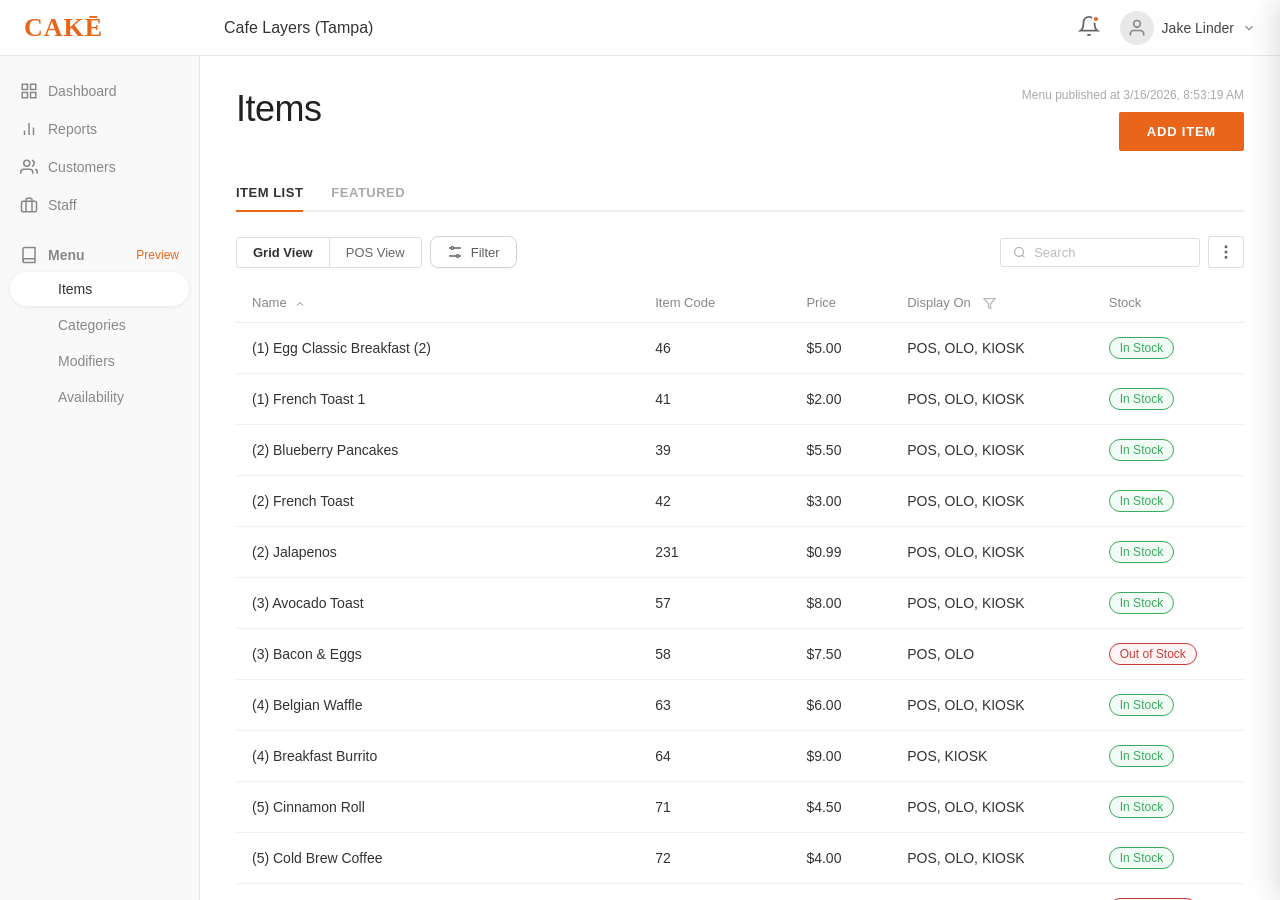
==== commit 92345e3d: "Add items filter toolbar (panel, chips, badge) and styles; flyout station/modifier tweaks; add filte" ====
--- a/index.html
+++ b/index.html
@@ -151,9 +151,62 @@
         </div>
 
         <div class="toolbar">
-          <div class="view-toggle">
-            <button class="view-btn active" data-view="grid">Grid View</button>
-            <button class="view-btn" data-view="pos">POS View</button>
+          <div class="toolbar-left">
+            <div class="view-toggle">
+              <button class="view-btn active" data-view="grid">Grid View</button>
+              <button class="view-btn" data-view="pos">POS View</button>
+            </div>
+            <div class="filter-wrap" id="filter-wrap">
+              <button class="filter-btn" id="filter-btn" title="Filter">
+                <svg width="16" height="16" viewBox="0 0 24 24" fill="none" stroke="currentColor" stroke-width="2" stroke-linecap="round" stroke-linejoin="round"><line x1="4" y1="6" x2="6" y2="6"/><circle cx="8" cy="6" r="2"/><line x1="10" y1="6" x2="20" y2="6"/><line x1="4" y1="18" x2="14" y2="18"/><circle cx="16" cy="18" r="2"/><line x1="18" y1="18" x2="20" y2="18"/></svg>
+                Filter
+                <span class="filter-badge" id="filter-badge"></span>
+              </button>
+              <div class="filter-panel" id="filter-panel">
+                <div class="filter-panel-left">
+                  <div class="filter-category active" data-category="display-on">
+                    <svg width="15" height="15" viewBox="0 0 24 24" fill="none" stroke="currentColor" stroke-width="2" stroke-linecap="round" stroke-linejoin="round"><rect x="2" y="3" width="20" height="14" rx="2"/><line x1="8" y1="21" x2="16" y2="21"/><line x1="12" y1="17" x2="12" y2="21"/></svg>
+                    Display On
+                  </div>
+                </div>
+                <div class="filter-panel-right">
+                  <div class="filter-search-box">
+                    <svg width="13" height="13" viewBox="0 0 24 24" fill="none" stroke="#aaa" stroke-width="2"><circle cx="11" cy="11" r="8"/><line x1="21" y1="21" x2="16.65" y2="16.65"/></svg>
+                    <input type="text" class="filter-search-input" placeholder="Search" id="filter-search" />
+                  </div>
+                  <div class="filter-options" id="filter-options">
+                    <label class="filter-option">
+                      <input type="checkbox" value="all" id="filter-all" />
+                      <span class="filter-option-check"></span>
+                      All
+                    </label>
+                    <label class="filter-option">
+                      <input type="checkbox" value="pos" id="filter-pos" />
+                      <span class="filter-option-check"></span>
+                      POS
+                    </label>
+                    <label class="filter-option">
+                      <input type="checkbox" value="olo" id="filter-olo" />
+                      <span class="filter-option-check"></span>
+                      OLO
+                    </label>
+                    <label class="filter-option">
+                      <input type="checkbox" value="kiosk" id="filter-kiosk" />
+                      <span class="filter-option-check"></span>
+                      Kiosk
+                    </label>
+                    <label class="filter-option">
+                      <input type="checkbox" value="catering" id="filter-catering" />
+                      <span class="filter-option-check"></span>
+                      Catering
+                    </label>
+                  </div>
+                  <div class="filter-panel-footer">
+                    <button class="filter-apply-btn" id="filter-apply">APPLY</button>
+                  </div>
+                </div>
+              </div>
+            </div>
           </div>
           <div class="toolbar-right">
             <div class="search-box">
@@ -165,6 +218,8 @@
             </button>
           </div>
         </div>
+
+        <div class="filter-chips-row" id="filter-chips-row"></div>
 
         <table class="data-table">
           <thead>
@@ -392,12 +447,12 @@
           <label class="flyout-label">STATIONS</label>
           <div class="flyout-tags-input">
             <span class="flyout-tag">KITCHEN <button class="tag-remove">✕</button></span>
-            <span class="flyout-tag">LABEL <button class="tag-remove">✕</button></span>
             <select class="flyout-tag-select">
               <option value="">+ Add Station</option>
               <option>BAR</option>
               <option>EXPO</option>
               <option>GRILL</option>
+              <option>LABEL</option>
             </select>
           </div>
         </div>
@@ -407,8 +462,10 @@
           <table class="flyout-mod-table">
             <thead>
               <tr>
-                <th>Name</th><th>Req</th><th>Min</th><th>Max</th>
-                <th>POS</th><th>OLO</th><th>KSK</th><th>CAT</th><th></th><th></th>
+                <th style="text-align:left">Name</th>
+                <th>Req</th><th>Min</th><th>Max</th>
+                <th>POS</th><th>OLO</th><th>KSK</th><th>CAT</th>
+                <th></th><th></th>
               </tr>
             </thead>
             <tbody>
@@ -848,6 +905,125 @@
       });
     });
 
+    // ── Toolbar Filter Panel ─────────────────────────────────────────────
+    (function () {
+      const btn       = document.getElementById('filter-btn');
+      const panel     = document.getElementById('filter-panel');
+      const badge     = document.getElementById('filter-badge');
+      const applyBtn  = document.getElementById('filter-apply');
+      const chipsRow  = document.getElementById('filter-chips-row');
+      const allCb     = document.getElementById('filter-all');
+      const channelCbs = ['pos','olo','kiosk','catering'].map(v => document.getElementById('filter-' + v));
+      const searchInput = document.getElementById('filter-search');
+
+      // Applied state (only updated on APPLY)
+      let appliedChannels = new Set();
+
+      // Pending state (while panel is open)
+      let pendingChannels = new Set();
+
+      function syncAllCheckbox() {
+        const allChecked = channelCbs.every(cb => cb.checked);
+        const someChecked = channelCbs.some(cb => cb.checked);
+        allCb.checked = allChecked;
+        allCb.indeterminate = someChecked && !allChecked;
+      }
+
+      function loadPendingIntoCbs() {
+        channelCbs.forEach(cb => {
+          cb.checked = pendingChannels.has(cb.value);
+        });
+        syncAllCheckbox();
+      }
+
+      // "All" checkbox toggles all channel checkboxes
+      allCb.addEventListener('change', () => {
+        channelCbs.forEach(cb => { cb.checked = allCb.checked; });
+        allCb.indeterminate = false;
+      });
+
+      channelCbs.forEach(cb => {
+        cb.addEventListener('change', syncAllCheckbox);
+      });
+
+      // Search filtering in the options list
+      searchInput.addEventListener('input', () => {
+        const q = searchInput.value.toLowerCase();
+        document.querySelectorAll('#filter-options .filter-option').forEach(opt => {
+          const label = opt.textContent.trim().toLowerCase();
+          opt.style.display = label.includes(q) || label === 'all' ? '' : 'none';
+        });
+      });
+
+      function openPanel() {
+        // Load applied state into pending
+        pendingChannels = new Set(appliedChannels);
+        loadPendingIntoCbs();
+        searchInput.value = '';
+        document.querySelectorAll('#filter-options .filter-option').forEach(opt => opt.style.display = '');
+        panel.classList.add('open');
+        btn.classList.add('active');
+      }
+
+      function closePanel() {
+        panel.classList.remove('open');
+        btn.classList.remove('active');
+      }
+
+      btn.addEventListener('click', e => {
+        e.stopPropagation();
+        panel.classList.contains('open') ? closePanel() : openPanel();
+      });
+
+      document.addEventListener('click', () => closePanel());
+      panel.addEventListener('click', e => e.stopPropagation());
+
+      applyBtn.addEventListener('click', () => {
+        // Collect checked channels
+        appliedChannels = new Set();
+        channelCbs.forEach(cb => { if (cb.checked) appliedChannels.add(cb.value); });
+        closePanel();
+        renderChips();
+        updateBadge();
+      });
+
+      function updateBadge() {
+        badge.classList.toggle('visible', appliedChannels.size > 0);
+      }
+
+      function renderChips() {
+        chipsRow.innerHTML = '';
+        if (appliedChannels.size === 0) return;
+
+        const labels = { pos: 'POS', olo: 'OLO', kiosk: 'Kiosk', catering: 'Catering' };
+        const selected = [...appliedChannels].map(v => labels[v] || v).join(', ');
+
+        const chip = document.createElement('div');
+        chip.className = 'filter-chip';
+        chip.innerHTML = `<span>Display On: ${selected}</span><button class="filter-chip-remove" title="Remove filter">&#x2715;</button>`;
+        chip.querySelector('.filter-chip-remove').addEventListener('click', () => {
+          appliedChannels.clear();
+          channelCbs.forEach(cb => cb.checked = false);
+          allCb.checked = false;
+          renderChips();
+          updateBadge();
+        });
+        chipsRow.appendChild(chip);
+
+        const reset = document.createElement('button');
+        reset.className = 'filter-reset';
+        reset.innerHTML = `Reset <span>&#x2715;</span>`;
+        reset.addEventListener('click', () => {
+          appliedChannels.clear();
+          channelCbs.forEach(cb => cb.checked = false);
+          allCb.checked = false;
+          renderChips();
+          updateBadge();
+        });
+        chipsRow.appendChild(reset);
+      }
+    })();
+
     // Re-render now that the override is in place
     renderItems();
 
--- a/styles.css
+++ b/styles.css
@@ -305,6 +305,277 @@
   align-items: center;
   justify-content: space-between;
   margin-bottom: 16px;
+}
+
+.toolbar-left {
+  display: flex;
+  align-items: center;
+  gap: 8px;
+}
+
+.filter-btn {
+  display: flex;
+  align-items: center;
+  gap: 8px;
+  background: #fff;
+  border: 1px solid #d0d5dd;
+  border-radius: 8px;
+  padding: 7px 16px;
+  font-size: 13px;
+  color: #5f5f5f;
+  cursor: pointer;
+  box-shadow: 0px 1px 2px rgba(16, 24, 40, 0.05);
+  transition: background 0.15s;
+}
+
+.filter-btn:hover {
+  background: #f9fafb;
+}
+
+.filter-btn.active {
+  border-color: #b0b7c3;
+  background: #f9fafb;
+}
+
+/* Badge dot */
+.filter-badge {
+  display: none;
+  width: 8px;
+  height: 8px;
+  border-radius: 50%;
+  background: #E8651A;
+  margin-left: 2px;
+  flex-shrink: 0;
+}
+
+.filter-badge.visible {
+  display: block;
+}
+
+/* Wrap + panel */
+.filter-wrap {
+  position: relative;
+}
+
+.filter-panel {
+  display: none;
+  position: absolute;
+  top: calc(100% + 6px);
+  left: 0;
+  z-index: 200;
+  background: #fff;
+  border: 1px solid #e4e7ec;
+  border-radius: 8px;
+  box-shadow: 0 8px 24px rgba(16, 24, 40, 0.12);
+  min-width: 420px;
+  flex-direction: row;
+}
+
+.filter-panel.open {
+  display: flex;
+}
+
+.filter-panel-left {
+  width: 160px;
+  border-right: 1px solid #f0f0f0;
+  padding: 8px 0;
+  flex-shrink: 0;
+}
+
+.filter-category {
+  display: flex;
+  align-items: center;
+  gap: 9px;
+  padding: 9px 16px;
+  font-size: 13px;
+  color: #344054;
+  cursor: pointer;
+  border-radius: 0;
+  transition: background 0.1s;
+}
+
+.filter-category:hover {
+  background: #f9fafb;
+}
+
+.filter-category.active {
+  background: #f2f4f7;
+  font-weight: 500;
+  color: #101828;
+}
+
+.filter-panel-right {
+  flex: 1;
+  display: flex;
+  flex-direction: column;
+  padding: 12px 0 0;
+  min-width: 0;
+}
+
+.filter-search-box {
+  display: flex;
+  align-items: center;
+  gap: 8px;
+  border: 1px solid #d0d5dd;
+  border-radius: 6px;
+  padding: 6px 10px;
+  margin: 0 12px 8px;
+  background: #fff;
+}
+
+.filter-search-input {
+  border: none;
+  outline: none;
+  font-size: 13px;
+  color: #344054;
+  width: 100%;
+  background: transparent;
+}
+
+.filter-search-input::placeholder {
+  color: #aaa;
+}
+
+.filter-options {
+  flex: 1;
+  padding: 0 4px;
+  max-height: 220px;
+  overflow-y: auto;
+}
+
+.filter-option {
+  display: flex;
+  align-items: center;
+  gap: 10px;
+  padding: 8px 12px;
+  font-size: 13px;
+  color: #344054;
+  cursor: pointer;
+  border-radius: 6px;
+  user-select: none;
+  transition: background 0.1s;
+}
+
+.filter-option:hover {
+  background: #f9fafb;
+}
+
+.filter-option input[type="checkbox"] {
+  display: none;
+}
+
+.filter-option-check {
+  width: 16px;
+  height: 16px;
+  border: 1.5px solid #d0d5dd;
+  border-radius: 4px;
+  background: #fff;
+  flex-shrink: 0;
+  display: flex;
+  align-items: center;
+  justify-content: center;
+  transition: background 0.1s, border-color 0.1s;
+}
+
+.filter-option input[type="checkbox"]:checked + .filter-option-check {
+  background: #E8651A;
+  border-color: #E8651A;
+}
+
+.filter-option input[type="checkbox"]:checked + .filter-option-check::after {
+  content: '';
+  display: block;
+  width: 4px;
+  height: 7px;
+  border: 2px solid #fff;
+  border-top: none;
+  border-left: none;
+  transform: rotate(45deg) translate(-1px, -1px);
+}
+
+.filter-panel-footer {
+  border-top: 1px solid #f0f0f0;
+  padding: 10px 12px;
+  display: flex;
+  justify-content: flex-end;
+}
+
+.filter-apply-btn {
+  background: #E8651A;
+  color: #fff;
+  border: none;
+  border-radius: 6px;
+  padding: 8px 28px;
+  font-size: 12px;
+  font-weight: 700;
+  letter-spacing: 0.6px;
+  cursor: pointer;
+  transition: background 0.15s;
+  width: 100%;
+}
+
+.filter-apply-btn:hover {
+  background: #d05a15;
+}
+
+/* Chips row */
+.filter-chips-row {
+  display: flex;
+  align-items: center;
+  gap: 8px;
+  flex-wrap: wrap;
+  margin-bottom: 12px;
+}
+
+.filter-chips-row:empty {
+  display: none;
+}
+
+.filter-chip {
+  display: inline-flex;
+  align-items: center;
+  gap: 6px;
+  background: #fff;
+  border: 1px solid #d0d5dd;
+  border-radius: 6px;
+  padding: 4px 10px;
+  font-size: 12px;
+  color: #344054;
+  box-shadow: 0 1px 2px rgba(16, 24, 40, 0.04);
+}
+
+.filter-chip-remove {
+  background: none;
+  border: none;
+  padding: 0;
+  cursor: pointer;
+  color: #667085;
+  display: flex;
+  align-items: center;
+  line-height: 1;
+  font-size: 14px;
+  transition: color 0.1s;
+}
+
+.filter-chip-remove:hover {
+  color: #344054;
+}
+
+.filter-reset {
+  background: none;
+  border: none;
+  padding: 4px 6px;
+  font-size: 12px;
+  color: #667085;
+  cursor: pointer;
+  display: inline-flex;
+  align-items: center;
+  gap: 4px;
+  transition: color 0.1s;
+}
+
+.filter-reset:hover {
+  color: #344054;
 }
 
 .view-toggle {
@@ -667,14 +938,17 @@
   align-items: center;
   border: 1px solid #ddd;
   border-radius: 3px;
-  padding: 6px 10px;
+  padding: 5px 10px 5px 8px;
   min-height: 38px;
+  background: #fff;
+  position: relative;
 }
 .flyout-tag {
   display: inline-flex;
   align-items: center;
   gap: 5px;
-  background: #efefef;
+  background: #f0f0f0;
+  border: 1px solid #ddd;
   border-radius: 3px;
   padding: 3px 8px;
   font-size: 11px;
@@ -699,6 +973,8 @@
   color: #E8651A;
   cursor: pointer;
   outline: none;
+  flex: 1;
+  min-width: 80px;
 }
 
 /* Modifiers table */
@@ -707,23 +983,74 @@
   border-collapse: collapse;
 }
 .flyout-mod-table thead th {
-  padding: 6px 4px;
-  text-align: left;
+  padding: 5px 3px;
+  text-align: center;
   color: #999;
   font-size: 10px;
   font-weight: 700;
-  letter-spacing: 0.5px;
+  letter-spacing: 0.4px;
   border-bottom: 1px solid #eee;
   white-space: nowrap;
 }
+.flyout-mod-table thead th:first-child {
+  text-align: left;
+  padding-left: 0;
+}
 .flyout-mod-table tbody td {
-  padding: 8px 4px;
+  padding: 7px 3px;
   color: #444;
-  border-bottom: 1px solid #f5f5f5;
-  font-size: 12px;
-}
+  border-bottom: 1px solid #f2f2f2;
+  font-size: 12px;
+  text-align: center;
+  vertical-align: middle;
+}
+.flyout-mod-table tbody td:first-child {
+  text-align: left;
+  padding-left: 0;
+  color: #333;
+}
+.flyout-mod-table tbody tr:last-child td {
+  border-bottom: none;
+}
+
+/* Custom checkboxes in modifier table */
+.flyout-mod-table input[type="checkbox"] {
+  -webkit-appearance: none;
+  appearance: none;
+  width: 16px;
+  height: 16px;
+  border: 1.5px solid #ccc;
+  border-radius: 2px;
+  cursor: pointer;
+  position: relative;
+  background: #fff;
+  transition: background 0.1s, border-color 0.1s;
+  vertical-align: middle;
+  flex-shrink: 0;
+  display: inline-block;
+}
+.flyout-mod-table input[type="checkbox"]:checked {
+  background: #E8651A;
+  border-color: #E8651A;
+}
+.flyout-mod-table input[type="checkbox"]:checked::after {
+  content: '';
+  position: absolute;
+  left: 4px;
+  top: 1px;
+  width: 4px;
+  height: 7px;
+  border: 2px solid #fff;
+  border-top: none;
+  border-left: none;
+  transform: rotate(45deg);
+}
+.flyout-mod-table input[type="checkbox"]:hover:not(:checked) {
+  border-color: #E8651A;
+}
+
 .flyout-mod-num {
-  width: 38px;
+  width: 36px;
   border: 1px solid #ddd;
   border-radius: 2px;
   padding: 3px 4px;
@@ -735,8 +1062,9 @@
   border: none;
   color: #ccc;
   cursor: pointer;
-  font-size: 12px;
-  padding: 0 4px;
+  font-size: 13px;
+  padding: 0 3px;
+  line-height: 1;
 }
 .mod-remove:hover { color: #cc3b3b; }
 .mod-drag {
@@ -744,6 +1072,7 @@
   cursor: grab;
   font-size: 16px;
   letter-spacing: -3px;
+  user-select: none;
 }
 .flyout-mod-add { margin-top: 8px; }
 
@@ -761,7 +1090,7 @@
   gap: 10px;
 }
 .flyout-checklist-row {
-  grid-template-columns: repeat(3, auto);
+  grid-template-columns: repeat(4, auto);
   justify-content: start;
   gap: 20px;
 }
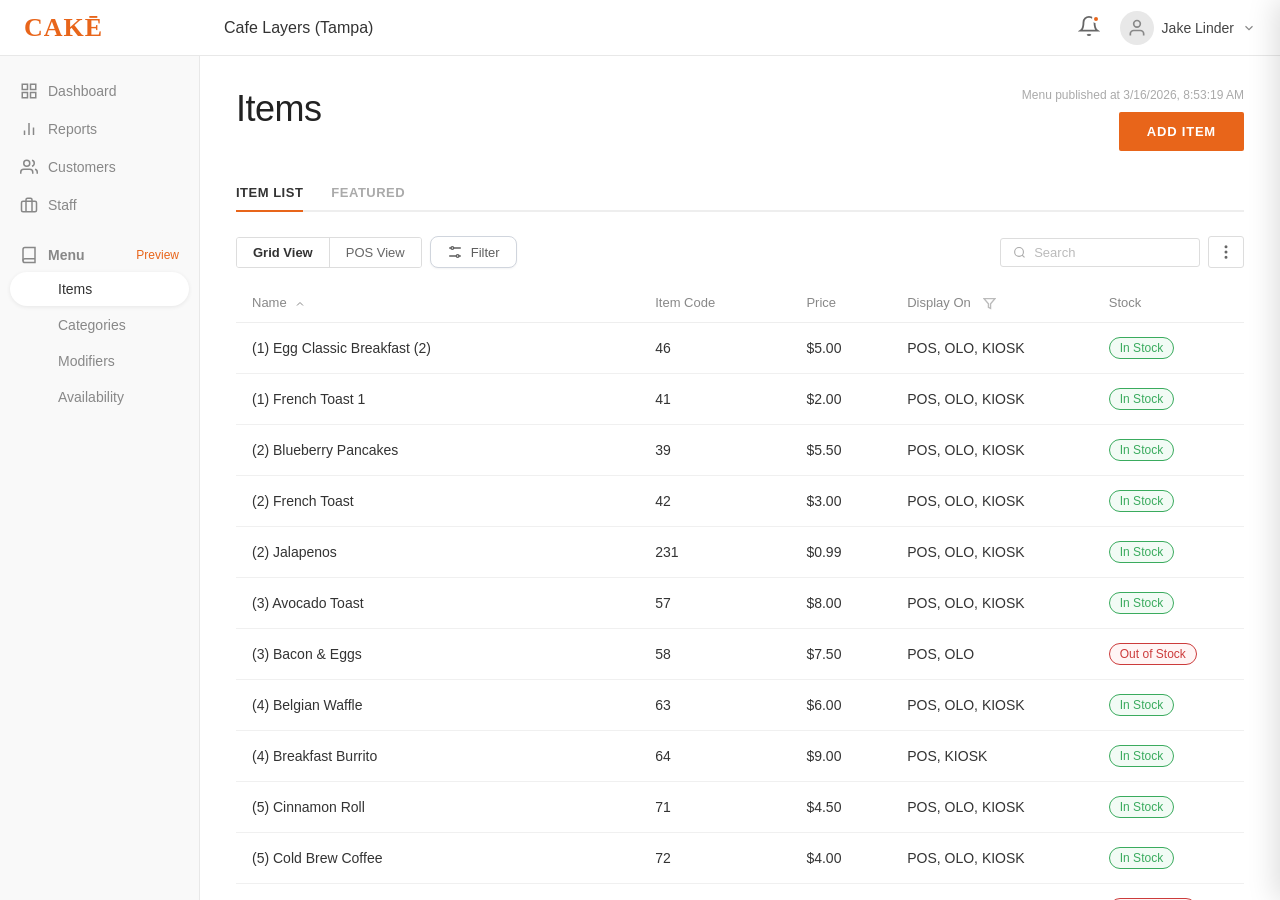
==== commit 6cb7b3ce: "Update catering flyout fields: vertical checkboxes, friendly names, expanded options - Stack Show Th" ====
--- a/index.html
+++ b/index.html
@@ -563,7 +563,7 @@
 
         <div class="flyout-field">
           <label class="flyout-label">SHOW THIS ITEM ON <span class="flyout-tooltip">?</span></label>
-          <div class="flyout-checklist flyout-checklist-row">
+          <div class="flyout-checklist">
             <label class="flyout-check"><input type="checkbox" id="f-show-pos" /> POS</label>
             <label class="flyout-check"><input type="checkbox" id="f-show-olo" /> OLO</label>
             <label class="flyout-check"><input type="checkbox" id="f-show-kiosk" /> KIOSK</label>
@@ -574,9 +574,9 @@
         <!-- Catering-only fields — shown when CATERING is checked -->
         <div id="catering-fields-section" class="catering-fields-section" style="display:none">
           <div class="catering-fields-divider">
-            <span>CATERING PROPERTIES (ezCater)</span>
-          </div>
-          <p style="font-size:11px;color:#888;margin:0 0 12px 0;padding:0 2px;line-height:1.4">These fields are sent to ezCater when this item is published to the catering marketplace.</p>
+            <span>CATERING PROPERTIES</span>
+          </div>
+          <p style="font-size:11px;color:#888;margin:0 0 12px 0;padding:0 2px;line-height:1.4">These fields are sent to ezCater when this item is published to the catering marketplace. This functionality requires CAKE's ezCater integration.</p>
 
           <!-- Catering Name -->
           <div class="flyout-field">
@@ -584,67 +584,8 @@
             <input type="text" class="flyout-input" id="f-catering-name" placeholder="Display name for catering orders" />
           </div>
 
-          <!-- Tax Category -->
+          <!-- Serves (single size only) -->
           <div class="flyout-field">
-            <label class="flyout-label">TAX CATEGORY</label>
-            <select class="flyout-select" id="f-catering-tax-category">
-              <option value="">— Select —</option>
-              <option>PREPARED_FOOD</option>
-              <option>SANDWICHES</option>
-              <option>NON_SODA_DRINKS</option>
-              <option>COFFEE_TEA_MILK</option>
-              <option>WATER</option>
-              <option>BAKERY_ITEMS</option>
-              <option>CANDY</option>
-              <option>SODA</option>
-            </select>
-            <p class="flyout-help-text">Classification for tax purposes. Actual tax rates are configured in the ezCater portal.</p>
-          </div>
-
-          <!-- Item Type Tags -->
-          <div class="flyout-field">
-            <label class="flyout-label">ITEM TYPE TAGS</label>
-            <div class="flyout-checklist flyout-checklist-row">
-              <label class="flyout-check"><input type="radio" name="f-catering-item-type-tag" value="DRINKS" style="accent-color:#E8651A" /> DRINKS</label>
-              <label class="flyout-check"><input type="radio" name="f-catering-item-type-tag" value="UTENSILS" style="accent-color:#E8651A" /> UTENSILS</label>
-              <label class="flyout-check"><input type="radio" name="f-catering-item-type-tag" value="DESSERT" style="accent-color:#E8651A" /> DESSERT</label>
-              <label class="flyout-check"><input type="radio" name="f-catering-item-type-tag" value="ICE" style="accent-color:#E8651A" /> ICE</label>
-            </div>
-            <p class="flyout-help-text">Signals to ezCater what type of item this is, so it can suggest it as an upsell if that category is not yet present in the customer's order.</p>
-          </div>
-
-          <!-- Quantity Unit -->
-          <div class="flyout-field" style="background:#fffbf0;border:1.5px solid #f5c842;border-radius:6px;padding:10px 12px;margin-left:-12px;margin-right:-12px">
-            <label class="flyout-label">QUANTITY UNIT</label>
-            <select class="flyout-select" id="f-catering-quantity-unit">
-              <option value="">— Select —</option>
-              <option>TACO</option>
-              <option>TRAY</option>
-              <option>HALF_GALLON</option>
-              <option>PIECE</option>
-              <option>BOX</option>
-              <option>BAG</option>
-              <option>DOZEN</option>
-              <option>PLATTER</option>
-            </select>
-            <p class="flyout-help-text">Defines the unit label for a single quantity of this item (e.g., "Tray", "Box").</p>
-          </div>
-
-          <!-- Individual Wrap Status -->
-          <div class="flyout-field" style="background:#fffbf0;border:1.5px solid #f5c842;border-radius:6px;padding:10px 12px;margin-left:-12px;margin-right:-12px">
-            <label class="flyout-label">INDIVIDUAL WRAP STATUS</label>
-            <select class="flyout-select" id="f-catering-wrap-status">
-              <option value="">— Select —</option>
-              <option>NIL</option>
-              <option>NEVER</option>
-              <option>POSSIBLE</option>
-              <option>WRAP</option>
-            </select>
-            <p class="flyout-help-text">Indicates whether this item can be individually wrapped. Set to WRAP for single-serve items like boxed lunches.</p>
-          </div>
-
-          <!-- Serves (single size only) -->
-          <div class="flyout-field" style="margin-bottom:0">
             <label class="flyout-label">SERVES</label>
             <div style="display:flex;align-items:center;gap:8px">
               <span style="font-size:12px;color:#888;white-space:nowrap;font-weight:500">Serves</span>
@@ -652,6 +593,97 @@
               <span style="font-size:12px;color:#aaa;white-space:nowrap">people</span>
             </div>
             <p class="flyout-help-text">For multiple size options (e.g. Half Tray, Full Tray), create each size as a separate item.</p>
+          </div>
+
+          <!-- Tax Category -->
+          <div class="flyout-field">
+            <label class="flyout-label">TAX CATEGORY <span class="req">*</span></label>
+            <select class="flyout-select" id="f-catering-tax-category" required>
+              <option value="">— Select —</option>
+              <option value="PREPARED_FOOD">Prepared Food</option>
+              <option value="SANDWICHES">Sandwiches</option>
+              <option value="BAKERY_ITEMS">Bakery Items</option>
+              <option value="CANDY">Candy</option>
+              <option value="WATER">Water</option>
+              <option value="COFFEE_TEA_MILK">Coffee Tea Milk</option>
+              <option value="SODA">Soda</option>
+              <option value="NON_SODA_DRINKS">Non-Soda Drinks</option>
+              <option value="CAKES_AND_PIES">Cakes and Pies</option>
+              <option value="CHIPS_AND_SNACKS">Chips and Snacks</option>
+              <option value="DRESSINGS_AND_CONDIMENTS">Dressings and Condiments</option>
+              <option value="EXEMPT">Exempt</option>
+              <option value="ICE_CREAM">Ice Cream</option>
+              <option value="MISCELLANEOUS">Miscellaneous</option>
+            </select>
+            <p class="flyout-help-text">Classification for tax purposes. Actual tax rates are configured by ezCater.</p>
+          </div>
+
+          <!-- Item Type Tags -->
+          <div class="flyout-field">
+            <label class="flyout-label">ITEM TYPE TAGS</label>
+            <div class="flyout-checklist flyout-checklist-row">
+              <label class="flyout-check"><input type="radio" name="f-catering-item-type-tag" value="DRINKS" style="accent-color:#E8651A" /> Drinks</label>
+              <label class="flyout-check"><input type="radio" name="f-catering-item-type-tag" value="UTENSILS" style="accent-color:#E8651A" /> Utensils</label>
+              <label class="flyout-check"><input type="radio" name="f-catering-item-type-tag" value="DESSERT" style="accent-color:#E8651A" /> Dessert</label>
+              <label class="flyout-check"><input type="radio" name="f-catering-item-type-tag" value="ICE" style="accent-color:#E8651A" /> Ice</label>
+            </div>
+            <p class="flyout-help-text">Signals to ezCater what type of item this is, so it can suggest it as an upsell if that category is not yet present in the customer's order.</p>
+          </div>
+
+          <!-- Quantity Unit -->
+          <div class="flyout-field">
+            <label class="flyout-label">QUANTITY UNIT</label>
+            <select class="flyout-select" id="f-catering-quantity-unit">
+              <option value="">— Select —</option>
+              <option value="BAR">Bar</option>
+              <option value="BOTTLE">Bottle</option>
+              <option value="BOWL">Bowl</option>
+              <option value="BOX">Box</option>
+              <option value="BUFFET">Buffet</option>
+              <option value="CAKE">Cake</option>
+              <option value="CAN">Can</option>
+              <option value="CARAFE">Carafe</option>
+              <option value="DOZEN">Dozen</option>
+              <option value="FOOT">Foot</option>
+              <option value="FULL_PAN">Full Pan</option>
+              <option value="GALLON">Gallon</option>
+              <option value="HALF_GALLON">Half Gallon</option>
+              <option value="HALF_PAN">Half Pan</option>
+              <option value="ITEM">Item</option>
+              <option value="KIT">Kit</option>
+              <option value="LITER">Liter</option>
+              <option value="PACKAGE">Package</option>
+              <option value="PAN">Pan</option>
+              <option value="PERSON">Person</option>
+              <option value="PIE">Pie</option>
+              <option value="PIECE">Piece</option>
+              <option value="PINT">Pint</option>
+              <option value="PIZZA">Pizza</option>
+              <option value="PLATTER">Platter</option>
+              <option value="POUND">Pound</option>
+              <option value="QUART">Quart</option>
+              <option value="ROLL">Roll</option>
+              <option value="SIX_PACK">Six Pack</option>
+              <option value="SKEWER">Skewer</option>
+              <option value="SLIDER">Slider</option>
+              <option value="TACO">Taco</option>
+              <option value="TRAY">Tray</option>
+              <option value="TWELVE_PACK">Twelve Pack</option>
+              <option value="TWO_LITER">Two Liter</option>
+            </select>
+            <p class="flyout-help-text">Defines the unit label for a single quantity of this item (e.g., "Tray", "Box").</p>
+          </div>
+
+          <!-- Individual Wrap Status -->
+          <div class="flyout-field">
+            <label class="flyout-label">INDIVIDUAL WRAP STATUS</label>
+            <select class="flyout-select" id="f-catering-wrap-status">
+              <option value="">— Select —</option>
+              <option value="NEVER">Not Allowed</option>
+              <option value="POSSIBLE">Optional</option>
+              <option value="WRAP">Always Wrapped</option>
+            </select>
+            <p class="flyout-help-text">Indicates whether this item can be individually wrapped. Set to Always Wrapped for single-serve items like boxed lunches.</p>
           </div>
 
           <!-- Footnote -->
